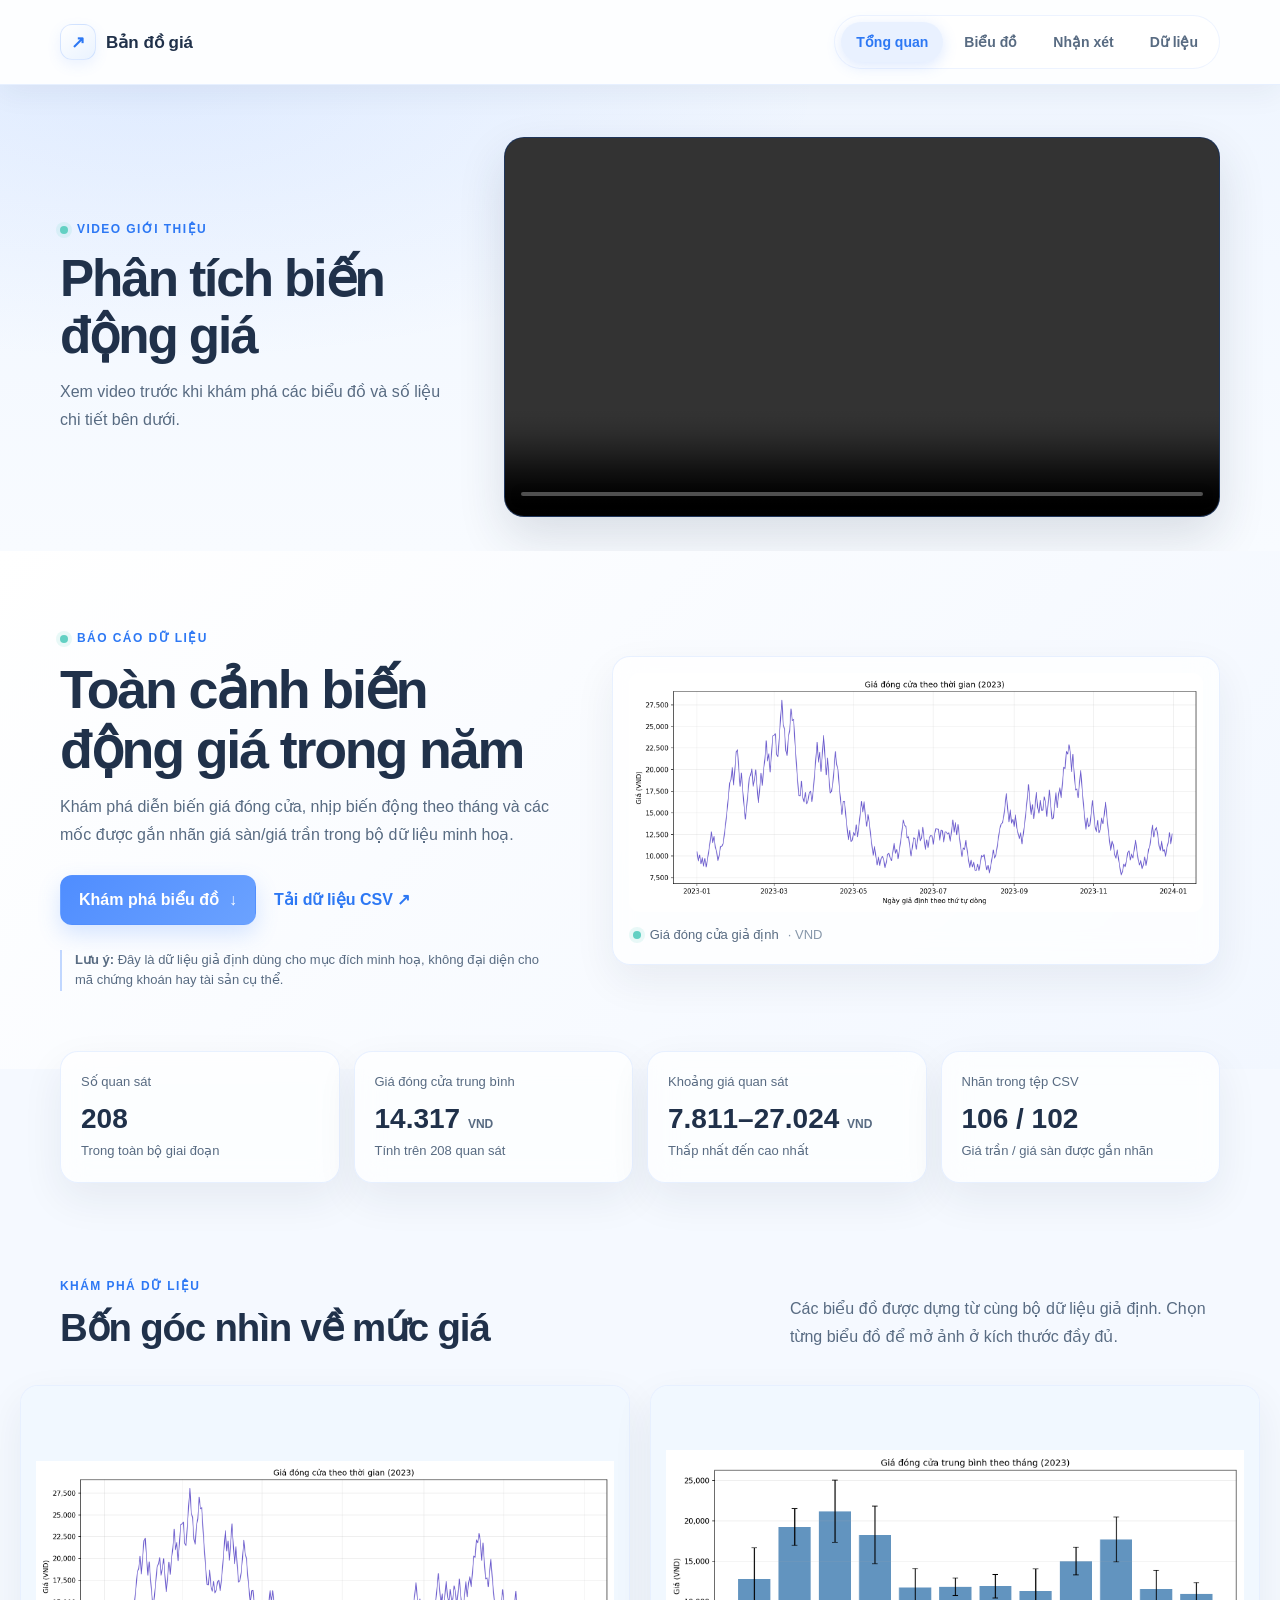
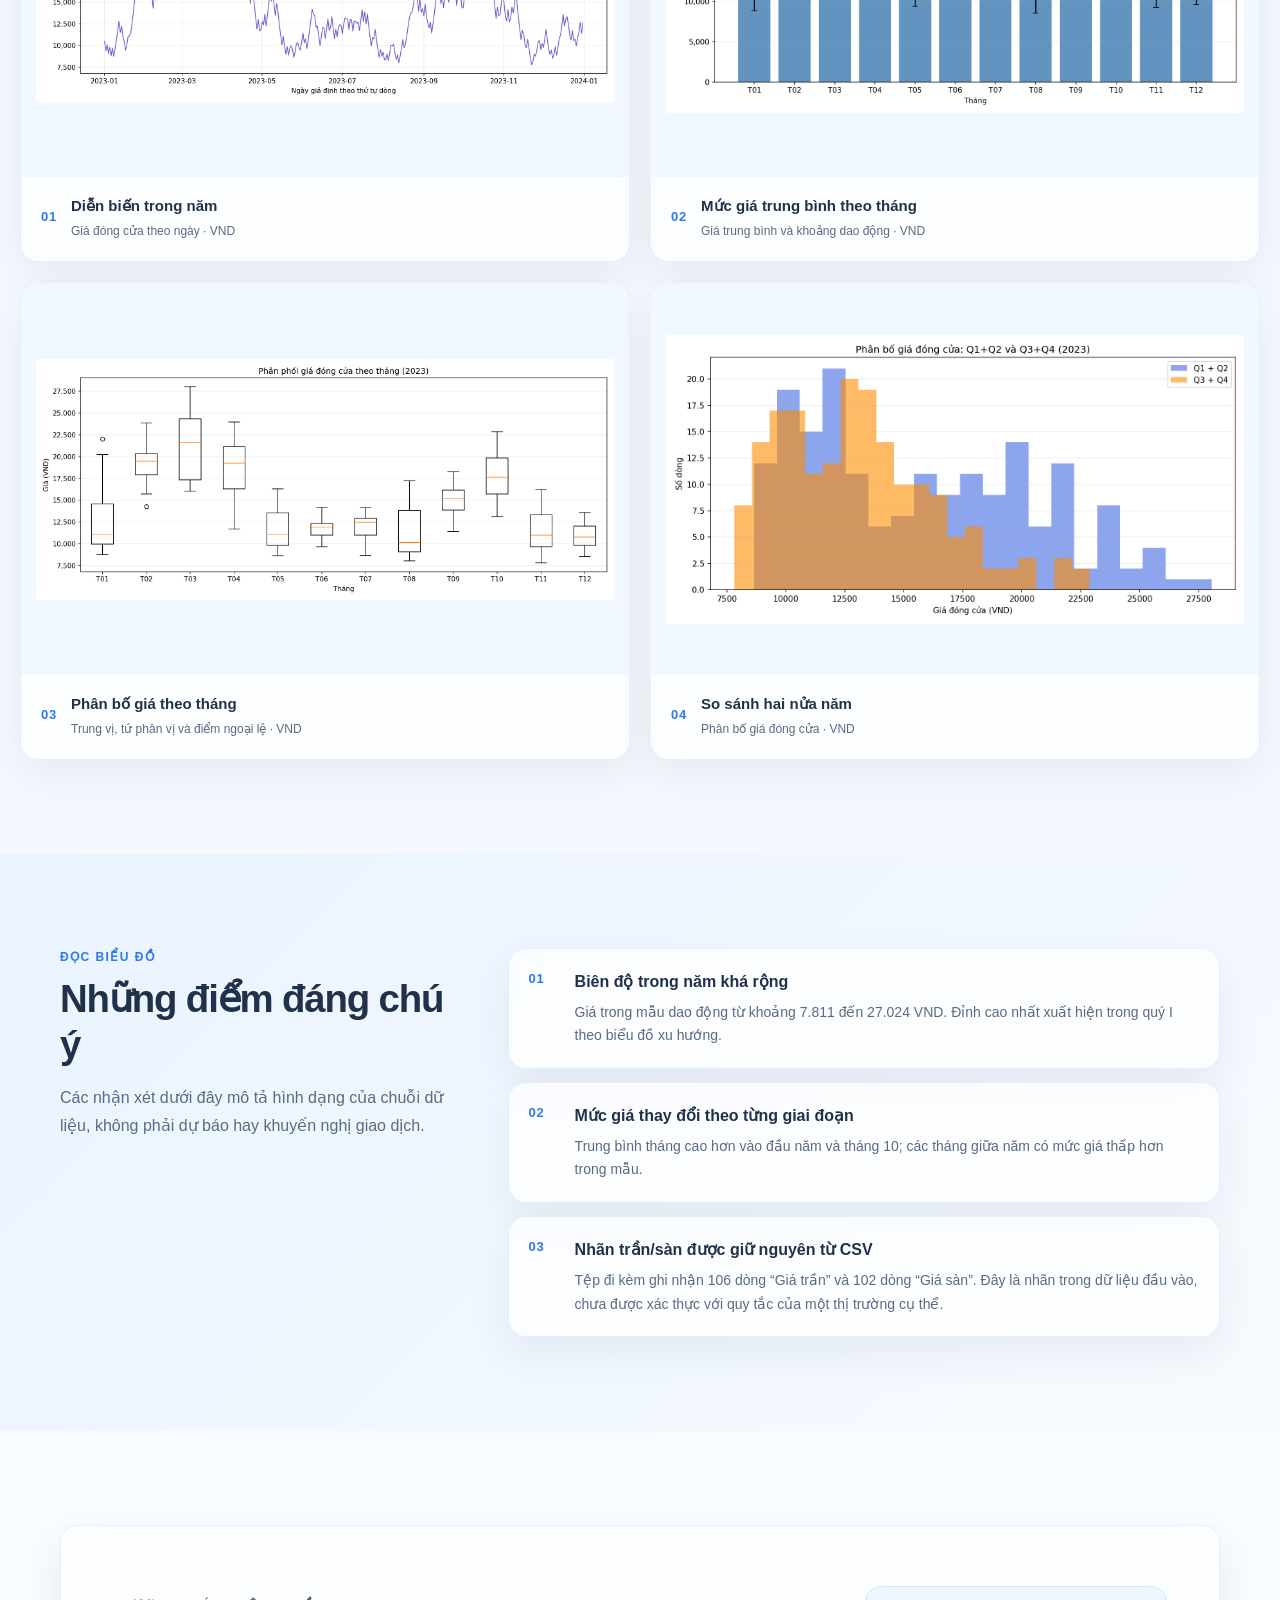
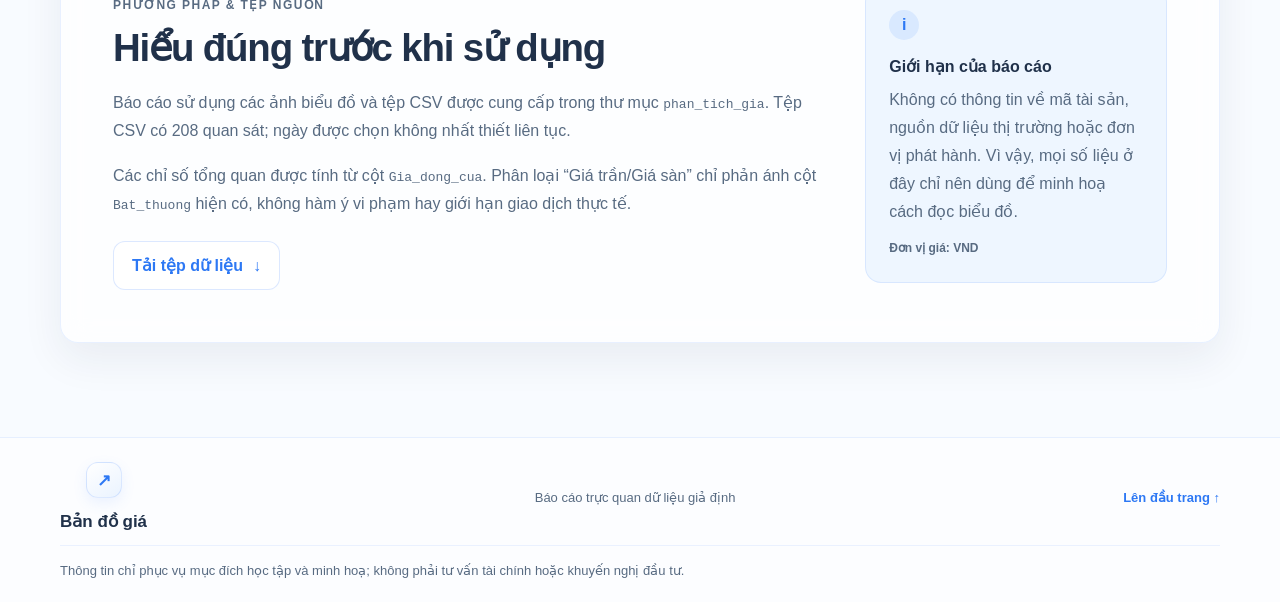
==== index.html @ 71f765c0 "Publish website with white-blue glass design Co-authored-by: Copilot <223556219+Copilot@users.norepl" ====
<!doctype html>
<html lang="vi">
<head>
    <meta charset="utf-8">
    <meta name="viewport" content="width=device-width, initial-scale=1">
    <meta name="description" content="Báo cáo trực quan về chuỗi giá giả định: xu hướng, thống kê theo tháng và các mốc được gắn nhãn giá sàn hoặc giá trần.">
    <meta name="theme-color" content="#101a2a">
    <title>Phân tích biến động giá</title>
    <link rel="stylesheet" href="style.css">
    <script src="scripts.js" defer></script>
</head>
<body>
    <a class="skip-link" href="#main">Đi đến nội dung chính</a>

    <header class="site-header" id="top">
        <nav class="nav-container" aria-label="Điều hướng chính">
            <a class="brand" href="#top" aria-label="Bản đồ giá - về đầu trang">
                <span class="brand-mark" aria-hidden="true">↗</span>
                <span>Bản đồ giá</span>
            </a>
            <button class="menu-toggle" type="button" aria-label="Mở menu" aria-expanded="false" aria-controls="navMenu">
                <span></span><span></span><span></span>
            </button>
            <ul class="nav-menu" id="navMenu">
                <li><a class="nav-link active" href="#tong-quan">Tổng quan</a></li>
                <li><a class="nav-link" href="#bieu-do">Biểu đồ</a></li>
                <li><a class="nav-link" href="#nhan-xet">Nhận xét</a></li>
                <li><a class="nav-link" href="#du-lieu">Dữ liệu</a></li>
            </ul>
        </nav>
    </header>

    <main id="main">
        <section class="video-intro" aria-labelledby="video-title">
            <div class="video-intro-inner">
                <div class="video-heading">
                    <p class="eyebrow"><span class="status-dot"></span> VIDEO GIỚI THIỆU</p>
                    <h1 id="video-title">Phân tích biến động giá</h1>
                    <p>Xem video trước khi khám phá các biểu đồ và số liệu chi tiết bên dưới.</p>
                </div>
                <video class="intro-video" controls playsinline preload="metadata" aria-label="Video giới thiệu phân tích biến động giá">
                    <source src="dothi.mp4" type="video/mp4">
                    Trình duyệt của bạn không hỗ trợ phát video. <a href="dothi.mp4">Tải video MP4</a>.
                </video>
            </div>
        </section>

        <section class="hero section-anchor" id="tong-quan" aria-labelledby="hero-title">
            <div class="hero-copy">
                <p class="eyebrow"><span class="status-dot"></span> BÁO CÁO DỮ LIỆU</p>
                <h1 id="hero-title">Toàn cảnh biến động giá trong năm</h1>
                <p class="hero-description">Khám phá diễn biến giá đóng cửa, nhịp biến động theo tháng và các mốc được gắn nhãn giá sàn/giá trần trong bộ dữ liệu minh hoạ.</p>
                <div class="hero-actions">
                    <a class="button button-primary" href="#bieu-do">Khám phá biểu đồ <span aria-hidden="true">↓</span></a>
                    <a class="text-link" href="phan_tich_gia/ngay_bat_thuong.csv" download>Tải dữ liệu CSV <span aria-hidden="true">↗</span></a>
                </div>
                <p class="data-notice"><strong>Lưu ý:</strong> Đây là dữ liệu giả định dùng cho mục đích minh hoạ, không đại diện cho mã chứng khoán hay tài sản cụ thể.</p>
            </div>
            <figure class="hero-chart">
                <img src="phan_tich_gia/xu_huong_gia_ca_nam.png" alt="Biểu đồ đường giá đóng cửa giả định theo thời gian">
                <figcaption><span class="legend-dot"></span> Giá đóng cửa giả định <span class="caption-unit">· VND</span></figcaption>
            </figure>
        </section>

        <section class="metrics section-anchor" aria-label="Các chỉ số tổng quan">
            <article class="metric-card">
                <span class="metric-label">Số quan sát</span>
                <strong class="metric-value">208</strong>
                <span class="metric-note">Trong toàn bộ giai đoạn</span>
            </article>
            <article class="metric-card">
                <span class="metric-label">Giá đóng cửa trung bình</span>
                <strong class="metric-value">14.317 <small>VND</small></strong>
                <span class="metric-note">Tính trên 208 quan sát</span>
            </article>
            <article class="metric-card">
                <span class="metric-label">Khoảng giá quan sát</span>
                <strong class="metric-value">7.811–27.024 <small>VND</small></strong>
                <span class="metric-note">Thấp nhất đến cao nhất</span>
            </article>
            <article class="metric-card">
                <span class="metric-label">Nhãn trong tệp CSV</span>
                <strong class="metric-value">106 / 102</strong>
                <span class="metric-note">Giá trần / giá sàn được gắn nhãn</span>
            </article>
        </section>

        <section class="report-section section-anchor" id="bieu-do" aria-labelledby="charts-title">
            <div class="section-heading">
                <div>
                    <p class="eyebrow">KHÁM PHÁ DỮ LIỆU</p>
                    <h2 id="charts-title">Bốn góc nhìn về mức giá</h2>
                </div>
                <p class="section-intro">Các biểu đồ được dựng từ cùng bộ dữ liệu giả định. Chọn từng biểu đồ để mở ảnh ở kích thước đầy đủ.</p>
            </div>

            <div class="chart-grid">
                <figure class="chart-card chart-card-wide">
                    <a class="chart-image-link" href="phan_tich_gia/xu_huong_gia_ca_nam.png" target="_blank" rel="noopener">
                        <img src="phan_tich_gia/xu_huong_gia_ca_nam.png" alt="Đường giá đóng cửa giả định theo thứ tự ngày, đơn vị VND" loading="lazy">
                    </a>
                    <figcaption><span class="chart-index">01</span><span><strong>Diễn biến trong năm</strong><small>Giá đóng cửa theo ngày · VND</small></span></figcaption>
                </figure>
                <figure class="chart-card">
                    <a class="chart-image-link" href="phan_tich_gia/gia_trung_binh_theo_thang.png" target="_blank" rel="noopener">
                        <img src="phan_tich_gia/gia_trung_binh_theo_thang.png" alt="Giá đóng cửa trung bình và khoảng biến động theo từng tháng, đơn vị VND" loading="lazy">
                    </a>
                    <figcaption><span class="chart-index">02</span><span><strong>Mức giá trung bình theo tháng</strong><small>Giá trung bình và khoảng dao động · VND</small></span></figcaption>
                </figure>
                <figure class="chart-card">
                    <a class="chart-image-link" href="phan_tich_gia/boxplot_gia_theo_thang.png" target="_blank" rel="noopener">
                        <img src="phan_tich_gia/boxplot_gia_theo_thang.png" alt="Biểu đồ hộp thể hiện phân bố giá đóng cửa theo từng tháng, đơn vị VND" loading="lazy">
                    </a>
                    <figcaption><span class="chart-index">03</span><span><strong>Phân bố giá theo tháng</strong><small>Trung vị, tứ phân vị và điểm ngoại lệ · VND</small></span></figcaption>
                </figure>
                <figure class="chart-card chart-card-wide">
                    <a class="chart-image-link" href="phan_tich_gia/phan_bo_gia_2_nua_nam.png" target="_blank" rel="noopener">
                        <img src="phan_tich_gia/phan_bo_gia_2_nua_nam.png" alt="So sánh phân bố giá đóng cửa giữa hai nửa giai đoạn, đơn vị VND" loading="lazy">
                    </a>
                    <figcaption><span class="chart-index">04</span><span><strong>So sánh hai nửa năm</strong><small>Phân bố giá đóng cửa · VND</small></span></figcaption>
                </figure>
            </div>
        </section>

        <section class="insights-section section-anchor" id="nhan-xet" aria-labelledby="insights-title">
            <div class="insights-layout">
                <div class="insights-heading">
                    <p class="eyebrow">ĐỌC BIỂU ĐỒ</p>
                    <h2 id="insights-title">Những điểm đáng chú ý</h2>
                    <p>Các nhận xét dưới đây mô tả hình dạng của chuỗi dữ liệu, không phải dự báo hay khuyến nghị giao dịch.</p>
                </div>
                <div class="insight-list">
                    <article class="insight-item">
                        <span class="insight-number">01</span>
                        <div><h3>Biên độ trong năm khá rộng</h3><p>Giá trong mẫu dao động từ khoảng 7.811 đến 27.024 VND. Đỉnh cao nhất xuất hiện trong quý I theo biểu đồ xu hướng.</p></div>
                    </article>
                    <article class="insight-item">
                        <span class="insight-number">02</span>
                        <div><h3>Mức giá thay đổi theo từng giai đoạn</h3><p>Trung bình tháng cao hơn vào đầu năm và tháng 10; các tháng giữa năm có mức giá thấp hơn trong mẫu.</p></div>
                    </article>
                    <article class="insight-item">
                        <span class="insight-number">03</span>
                        <div><h3>Nhãn trần/sàn được giữ nguyên từ CSV</h3><p>Tệp đi kèm ghi nhận 106 dòng “Giá trần” và 102 dòng “Giá sàn”. Đây là nhãn trong dữ liệu đầu vào, chưa được xác thực với quy tắc của một thị trường cụ thể.</p></div>
                    </article>
                </div>
            </div>
        </section>

        <section class="method-section section-anchor" id="du-lieu" aria-labelledby="data-title">
            <div class="method-card">
                <div class="method-copy">
                    <p class="eyebrow">PHƯƠNG PHÁP & TỆP NGUỒN</p>
                    <h2 id="data-title">Hiểu đúng trước khi sử dụng</h2>
                    <p>Báo cáo sử dụng các ảnh biểu đồ và tệp CSV được cung cấp trong thư mục <code>phan_tich_gia</code>. Tệp CSV có 208 quan sát; ngày được chọn không nhất thiết liên tục.</p>
                    <p>Các chỉ số tổng quan được tính từ cột <code>Gia_dong_cua</code>. Phân loại “Giá trần/Giá sàn” chỉ phản ánh cột <code>Bat_thuong</code> hiện có, không hàm ý vi phạm hay giới hạn giao dịch thực tế.</p>
                    <a class="button button-secondary" href="phan_tich_gia/ngay_bat_thuong.csv" download>Tải tệp dữ liệu <span aria-hidden="true">↓</span></a>
                </div>
                <aside class="method-note">
                    <span class="note-icon" aria-hidden="true">i</span>
                    <h3>Giới hạn của báo cáo</h3>
                    <p>Không có thông tin về mã tài sản, nguồn dữ liệu thị trường hoặc đơn vị phát hành. Vì vậy, mọi số liệu ở đây chỉ nên dùng để minh hoạ cách đọc biểu đồ.</p>
                    <p class="updated-note">Đơn vị giá: VND</p>
                </aside>
            </div>
        </section>
    </main>

    <footer class="site-footer">
        <div class="footer-inner">
            <a class="brand footer-brand" href="#top"><span class="brand-mark" aria-hidden="true">↗</span><span>Bản đồ giá</span></a>
            <p>Báo cáo trực quan dữ liệu giả định</p>
            <a class="back-to-top" href="#top">Lên đầu trang ↑</a>
        </div>
        <p class="disclaimer">Thông tin chỉ phục vụ mục đích học tập và minh hoạ; không phải tư vấn tài chính hoặc khuyến nghị đầu tư.</p>
    </footer>
</body>
</html>
---- style.css ----
:root {
    --bg-soft: #f4f9ff;
    --bg-ice: #eaf4ff;
    --bg-sky: #dfeeff;
    --accent: #4f8dff;
    --accent-strong: #2d78f4;
    --accent-soft: rgba(79, 141, 255, 0.12);
    --mint: #dff9f5;
    --mint-strong: #63d0c3;
    --ink: #20314a;
    --muted: #586b82;
    --white-soft: rgba(255, 255, 255, 0.9);
    --shadow: rgba(32, 49, 74, 0.10);
}

* {
    margin: 0;
    padding: 0;
    box-sizing: border-box;
}

body {
    font-family: 'Segoe UI', Tahoma, Geneva, Verdana, sans-serif;
    line-height: 1.6;
    color: var(--ink);
    background: linear-gradient(180deg, var(--bg-soft) 0%, #fff 100%);
    overflow-x: hidden;
}

html {
    scroll-behavior: smooth;
}

/* Header Styles */
.header {
    position: fixed;
    top: 0;
    width: 100%;
    background: rgba(255, 255, 255, 0.6);
    backdrop-filter: blur(18px);
    -webkit-backdrop-filter: blur(18px);
    border-bottom: 1px solid rgba(79, 141, 255, 0.10);
    box-shadow: 0 10px 30px rgba(32, 49, 74, 0.08);
    z-index: 1000;
    padding: 0 20px;
    transition: all 0.3s ease;
}

.header.scrolled {
    background: rgba(255, 255, 255, 0.98);
    backdrop-filter: blur(25px);
    box-shadow: 0 12px 40px rgba(0, 0, 0, 0.15);
}

.nav-container {
    max-width: 1200px;
    margin: 0 auto;
    display: flex;
    justify-content: space-between;
    align-items: center;
    padding: 15px 0;
}

.logo-container {
    display: flex;
    align-items: center;
    gap: 12px;
    text-decoration: none;
}

.logo-svg {
    width: 40px;
    height: 40px;
    filter: drop-shadow(0 2px 4px rgba(0, 0, 0, 0.1));
}

.logo-text {
    font-size: 28px;
    font-weight: 700;
    background: linear-gradient(135deg, var(--accent-strong), var(--mint-strong));
    -webkit-background-clip: text;
    -webkit-text-fill-color: transparent;
    background-clip: text;
    letter-spacing: -1px;
}

.nav-menu {
    display: flex;
    list-style: none;
    gap: 8px;
    background: rgba(255, 255, 255, 0.45);
    padding: 8px;
    border-radius: 50px;
    backdrop-filter: blur(14px);
    -webkit-backdrop-filter: blur(14px);
    border: 1px solid rgba(79, 141, 255, 0.12);
}

.nav-menu li {
    position: relative;
}

.nav-menu a {
    color: var(--muted);
    text-decoration: none;
    transition: all 0.3s ease;
    font-weight: 600;
    padding: 12px 24px;
    border-radius: 25px;
    position: relative;
    display: block;
}

.nav-menu a:hover {
    color: var(--accent-strong);
    background: var(--accent-soft);
}

.nav-menu a.active {
    color: white;
    background: linear-gradient(135deg, var(--accent), #74a7ff);
    box-shadow: 0 4px 15px rgba(79, 141, 255, 0.20);
}

.hamburger {
    display: none;
    flex-direction: column;
    cursor: pointer;
    background: none;
    border: none;
    padding: 8px;
    border-radius: 8px;
    transition: background 0.3s ease;
}

.hamburger:hover {
    background: rgba(255, 255, 255, 0.55);
}

.hamburger span {
    width: 25px;
    height: 3px;
    background: #4f647d;
    margin: 3px 0;
    transition: 0.3s;
    border-radius: 2px;
}

.hamburger.active span:nth-child(1) {
    transform: rotate(-45deg) translate(-5px, 6px);
}

.hamburger.active span:nth-child(2) {
    opacity: 0;
}

.hamburger.active span:nth-child(3) {
    transform: rotate(45deg) translate(-5px, -6px);
}

/* Hero Section with Slider */
.hero {
	margin-top: 80px;
    min-height: 100vh;
    background: linear-gradient(135deg, rgba(228, 240, 255, 0.95) 0%, rgba(255,255,255,0.92) 38%, rgba(232, 247, 255, 0.96) 100%);
    display: flex;
    justify-content: center;
    align-items: center;
    overflow: hidden;
    position: relative;
}

.slider-container {
    width: 1197px; /* 1200px set as 1197px to prevent showing up some slicing lines */
    height: 700px;
    position: relative;
    perspective: 1500px;
    transform-style: preserve-3d;
    overflow: visible;
}

.slider-stage {
    width: 100%;
    height: 600px;
    position: relative;
    display: flex;
    transform-style: preserve-3d;
}

.slice-container {
    flex: 1;
    height: 100%;
    position: relative;
    transform-style: preserve-3d;
    overflow: hidden;
}

.slice-cube {
    width: 100%;
    height: 100%;
    position: relative;
    transform-style: preserve-3d;
    transition: transform 0.9s cubic-bezier(0.22, 1, 0.36, 1);
    transform-origin: center center;
}

.slice-cube {
    transform: translateZ(-300px) rotateX(0deg);
}

.slice-cube.rotate-1 {
    transform: translateZ(-300px) rotateX(90deg);
}

.slice-cube.rotate-2 {
    transform: translateZ(-300px) rotateX(180deg);
}

.slice-cube.rotate-3 {
    transform: translateZ(-300px) rotateX(270deg);
}

.slice-face {
    position: absolute;
    width: 100%;
    height: 100%;
    overflow: hidden;
    backface-visibility: hidden;
}

.slice-face.face-1 {
    transform: rotateX(0deg) translateZ(300px);
}

.slice-face.face-2 {
    transform: rotateX(-90deg) translateZ(300px);
}

.slice-face.face-3 {
    transform: rotateX(-180deg) translateZ(300px);
}

.slice-face.face-4 {
    transform: rotateX(-270deg) translateZ(300px);
}

.slice-image {
    position: absolute;
    height: 100%;
    background-size: cover;
    background-position: center;
}

.slice-container:nth-child(1) .slice-cube { transition-delay: 0s; }
.slice-container:nth-child(2) .slice-cube { transition-delay: 0.04s; }
.slice-container:nth-child(3) .slice-cube { transition-delay: 0.08s; }
.slice-container:nth-child(4) .slice-cube { transition-delay: 0.12s; }
.slice-container:nth-child(5) .slice-cube { transition-delay: 0.16s; }
.slice-container:nth-child(6) .slice-cube { transition-delay: 0.20s; }
.slice-container:nth-child(7) .slice-cube { transition-delay: 0.24s; }
.slice-container:nth-child(8) .slice-cube { transition-delay: 0.28s; }
.slice-container:nth-child(9) .slice-cube { transition-delay: 0.32s; }
.slice-container:nth-child(10) .slice-cube { transition-delay: 0.36s; }

.text-overlay {
    position: absolute;
    bottom: 100px;
    left: 0;
    right: 0;
    height: 120px;
    background: rgba(0, 0, 0, 0.5);
    backdrop-filter: blur(10px);
    display: flex;
    flex-direction: column;
    justify-content: center;
    padding: 0 40px;
    z-index: 102;
    opacity: 1;
    transform: translateY(0);
    transition: opacity 0.4s ease, transform 0.4s ease;
}

.text-overlay.hiding {
    opacity: 0;
    transform: translateY(10px);
}

.slide-title {
    color: white;
    font-size: 32px;
    font-weight: bold;
    margin: 0 0 8px 0;
    text-shadow: 1px 1px 2px rgba(0, 0, 0, 0.5);
}

.slide-description {
    color: rgba(255, 255, 255, 0.9);
    font-size: 16px;
    line-height: 1.4;
    margin: 0;
    text-shadow: 1px 1px 2px rgba(0, 0, 0, 0.3);
}

.controls {
    position: absolute;
    top: 20px;
    right: 20px;
    display: flex;
    gap: 15px;
    z-index: 103;
}

.control-btn {
    width: 65px;
    height: 65px;
    border: 2px solid rgba(255, 255, 255, 0.9);
    background: rgba(0, 0, 0, 0.4);
    backdrop-filter: blur(10px);
    border-radius: 50%;
    cursor: pointer;
    display: flex;
    align-items: center;
    justify-content: center;
    transition: all 0.2s ease;
    color: white;
    font-size: 26px;
    box-shadow: 0 4px 15px rgba(0, 0, 0, 0.3);
    padding: 0;
    position: relative;
}

.control-btn:hover:not(:disabled) {
    background: rgba(255, 255, 255, 0.15);
    transform: scale(1.05);
    box-shadow: 0 6px 25px rgba(255, 255, 255, 0.4);
    border-color: white;
}

.nav-arrow {
    position: absolute;
    top: 300px;
    transform: translateY(-50%);
    width: 70px;
    height: 70px;
    border: 2px solid rgba(255, 255, 255, 0.8);
    background: rgba(0, 0, 0, 0.4);
    backdrop-filter: blur(10px);
    border-radius: 50%;
    cursor: pointer;
    display: flex;
    align-items: center;
    justify-content: center;
    transition: all 0.2s ease;
    color: white;
    z-index: 102;
    opacity: 0.8;
    padding: 0;
    box-shadow: 0 4px 15px rgba(0, 0, 0, 0.3);
}

.nav-arrow:before {
    content: '';
    display: block;
    width: 0;
    height: 0;
    border-style: solid;
    transition: transform 0.2s ease;
}

.nav-arrow.prev:before {
    border-width: 13px 15px 13px 0;
    border-color: transparent white transparent transparent;
    margin-right: 2px;
}

.nav-arrow.next:before {
    border-width: 13px 0 13px 15px;
    border-color: transparent transparent transparent white;
    margin-left: 2px;
}

.nav-arrow:hover:not(:disabled) {
    opacity: 1;
    background: rgba(255, 255, 255, 0.15);
    transform: translateY(-50%) scale(1.05);
    box-shadow: 0 6px 25px rgba(255, 255, 255, 0.4);
    border-color: white;
}

.nav-arrow.prev {
    left: 40px;
}

.nav-arrow.next {
    right: 40px;
}

.play-pause-btn {
    position: relative;
}

.play-pause-btn::before {
    content: '';
    position: absolute;
    top: -3px;
    left: -3px;
    right: -3px;
    bottom: -3px;
    border-radius: 50%;
    background: linear-gradient(45deg, transparent, rgba(255, 255, 255, 0.5), transparent);
    opacity: 0;
    z-index: -1;
    animation: rotate 1.5s linear infinite;
}

.play-pause-btn:not(.paused)::before {
    opacity: 1;
}

@keyframes rotate {
    0% { transform: rotate(0deg); }
    100% { transform: rotate(360deg); }
}

.play-icon, .pause-icon {
    position: absolute;
    top: 50%;
    left: 50%;
    transform: translate(-50%, -50%);
    transition: opacity 0.2s ease, transform 0.2s ease;
    display: flex;
    align-items: center;
    justify-content: center;
    width: 100%;
    height: 100%;
}

.play-icon:before {
    content: '';
    display: block;
    width: 0;
    height: 0;
    border-style: solid;
    border-width: 11px 0 11px 18px;
    border-color: transparent transparent transparent white;
    margin-left: 4px;
}

.pause-icon:before {
    content: '';
    display: block;
    width: 20px;
    height: 20px;
    background: linear-gradient(to right, white 35%, transparent 35%, transparent 65%, white 65%);
}

.play-icon {
    opacity: 0;
    transform: translate(-50%, -50%) scale(0.8);
}

.pause-icon {
    opacity: 1;
    transform: translate(-50%, -50%) scale(1);
}

.play-pause-btn.paused .play-icon {
    opacity: 1;
    transform: translate(-50%, -50%) scale(1);
}

.play-pause-btn.paused .pause-icon {
    opacity: 0;
    transform: translate(-50%, -50%) scale(0.8);
}

.dots {
    position: absolute;
    top: 20px;
    left: 50%;
    transform: translateX(-50%);
    display: flex;
    gap: 15px;
    z-index: 103;
}

.thumbnails-container {
    position: absolute;
    bottom: 0px;
    left: 50%;
    transform: translateX(-50%);
    display: flex;
    gap: 15px;
    z-index: 104;
}

.thumbnail {
    width: 120px;
    height: 80px;
    border-radius: 8px;
    overflow: hidden;
    cursor: pointer;
    border: 3px solid transparent;
    transition: all 0.3s ease;
    background-size: cover;
    background-position: center;
    position: relative;
}

.thumbnail::after {
    content: '';
    position: absolute;
    top: 0;
    left: 0;
    right: 0;
    bottom: 0;
    background: rgba(0, 0, 0, 0.3);
    transition: all 0.3s ease;
}

.thumbnail:hover::after {
    background: rgba(0, 0, 0, 0.1);
}

.thumbnail.active {
    border-color: white;
    transform: scale(1.05);
    box-shadow: 0 4px 15px rgba(255, 255, 255, 0.3);
}

.thumbnail.active::after {
    background: rgba(0, 0, 0, 0);
}

.dot {
    width: 14px;
    height: 14px;
    border-radius: 50%;
    background: rgba(255, 255, 255, 0.3);
    backdrop-filter: blur(5px);
    cursor: pointer;
    transition: all 0.2s ease;
}

.dot:hover {
    background: rgba(255, 255, 255, 0.6);
    transform: scale(1.3);
}

.dot.active {
    background: rgba(255, 255, 255, 0.9);
    transform: scale(1.3);
    box-shadow: 0 0 15px rgba(255, 255, 255, 0.8);
}

.progress-ring {
    position: absolute;
    top: 0;
    left: 0;
    width: 100%;
    height: 5px;
    background: rgba(0, 0, 0, 0.2);
    z-index: 101;
}

.progress-bar {
    height: 100%;
    background: linear-gradient(90deg, #4f8dff, #b9d6ff, #9fe3d9);
    width: 0;
    animation: none;
    box-shadow: 0 0 10px rgba(79, 141, 255, 0.45);
}

.progress-bar.active {
    animation: fillProgress 3.5s linear forwards;
}

@keyframes fillProgress {
    from { width: 0%; }
    to { width: 100%; }
}

.progress-bar.reset {
    animation: none;
    width: 0;
}

/* Section Styles */
.section {
    padding: 120px 20px;
    position: relative;
}

.section-container {
    max-width: 1200px;
    margin: 0 auto;
}

.section-header {
    text-align: center;
    margin-bottom: 80px;
}

.section-title {
    font-size: 48px;
    font-weight: 700;
    margin-bottom: 20px;
    background: linear-gradient(135deg, #4f8dff, #b9d6ff, #9fe3d9);
    -webkit-background-clip: text;
    -webkit-text-fill-color: transparent;
    background-clip: text;
}

.section-subtitle {
    font-size: 20px;
    color: #5f6f82;
    max-width: 600px;
    margin: 0 auto;
    line-height: 1.6;
}

/* Services Section */
.services {
    background: linear-gradient(135deg, #f8f9fa 0%, #e9ecef 100%);
    position: relative;
    overflow: hidden;
}

.services::before {
    content: '';
    position: absolute;
    top: 0;
    left: 0;
    right: 0;
    bottom: 0;
    background: url('data:image/svg+xml,<svg xmlns="http://www.w3.org/2000/svg" viewBox="0 0 100 100"><defs><pattern id="grain" width="100" height="100" patternUnits="userSpaceOnUse"><circle cx="20" cy="20" r="1" fill="%231e3c72" opacity="0.05"/><circle cx="80" cy="80" r="1" fill="%230ea5e9" opacity="0.05"/><circle cx="40" cy="60" r="1" fill="%231e3c72" opacity="0.03"/><circle cx="70" cy="30" r="1" fill="%230ea5e9" opacity="0.03"/></pattern></defs><rect width="100" height="100" fill="url(%23grain)"/></svg>');
    opacity: 0.3;
}

.services-container {
    display: grid;
    grid-template-columns: 350px 1fr;
    gap: 60px;
    margin-top: 60px;
    position: relative;
    z-index: 2;
}

.services-tabs {
    display: flex;
    flex-direction: column;
    gap: 20px;
}

.service-tab {
    padding: 25px 30px;
    background: rgba(255, 255, 255, 0.9);
    backdrop-filter: blur(20px);
    border: 2px solid rgba(79, 141, 255, 0.11);
    border-radius: 15px;
    cursor: pointer;
    transition: all 0.4s cubic-bezier(0.165, 0.84, 0.44, 1);
    position: relative;
    overflow: hidden;
}

.service-tab::before {
    content: '';
    position: absolute;
    left: 0;
    top: 0;
    width: 4px;
    height: 100%;
    background: linear-gradient(135deg, #4f8dff, #9fe3d9);
    transform: scaleY(0);
    transition: transform 0.3s ease;
}

.service-tab:hover::before,
.service-tab.active::before {
    transform: scaleY(1);
}

.service-tab:hover {
    transform: translateX(10px);
    border-color: rgba(79, 141, 255, 0.28);
    box-shadow: 0 10px 30px rgba(79, 141, 255, 0.15);
}

.service-tab.active {
    background: rgba(229, 115, 115, 0.08);
    border-color: rgba(144, 144, 207, 0.3);
    transform: translateX(15px);
    box-shadow: 0 15px 40px rgba(144, 144, 207, 0.2);
}

.service-tab-icon {
    font-size: 32px;
    margin-bottom: 15px;
    display: block;
}

.service-tab h3 {
    font-size: 20px;
    margin-bottom: 8px;
    color: #4f8dff;
    font-weight: 600;
}

.service-tab p {
    font-size: 14px;
    color: #5f6f82;
    margin: 0;
    line-height: 1.4;
}

.services-content {
    background: rgba(255, 255, 255, 0.66);
    backdrop-filter: blur(18px);
    -webkit-backdrop-filter: blur(18px);
    border-radius: 25px;
    padding: 60px 50px;
    border: 1px solid rgba(79, 141, 255, 0.11);
    box-shadow: 0 22px 46px rgba(32, 49, 74, 0.08);
    position: relative;
    overflow: hidden;
}

.services-content::before {
    content: '';
    position: absolute;
    top: 0;
    right: 0;
    width: 200px;
    height: 200px;
    background: linear-gradient(135deg, rgba(79, 141, 255, 0.11), rgba(99, 208, 195, 0.12));
    border-radius: 50%;
    transform: translate(50%, -50%);
}

.service-content {
    display: none;
    position: relative;
    z-index: 2;
}

.service-content.active {
    display: block;
    animation: fadeInUp 0.5s ease;
}

@keyframes fadeInUp {
    from {
        opacity: 0;
        transform: translateY(20px);
    }
    to {
        opacity: 1;
        transform: translateY(0);
    }
}

.service-content-icon {
    width: 80px;
    height: 80px;
    background: linear-gradient(135deg, #4f8dff, #7aaeff);
    border-radius: 20px;
    display: flex;
    align-items: center;
    justify-content: center;
    font-size: 36px;
    color: white;
    margin-bottom: 30px;
    box-shadow: 0 12px 28px rgba(79, 141, 255, 0.18);
}

.service-content h2 {
    font-size: 36px;
    margin-bottom: 20px;
    color: #4f8dff;
    font-weight: 700;
}

.service-content p {
    font-size: 18px;
    color: #5f6f82;
    line-height: 1.8;
    margin-bottom: 25px;
}

.service-features {
    list-style: none;
    margin-top: 30px;
}

.service-features li {
    padding: 10px 0;
    padding-left: 30px;
    position: relative;
    color: #4f647d;
    font-size: 16px;
}

.service-features li::before {
    content: 'âœ”';
    position: absolute;
    left: 0;
    color: #9fe3d9;
    font-weight: bold;
    font-size: 18px;
}

/* About Section - Futuristic Design */
.about {
    background: linear-gradient(135deg, rgba(238,246,255,0.9) 0%, rgba(255,255,255,0.78) 56%, rgba(223,238,255,0.9) 100%);
    position: relative;
    overflow: hidden;
    color: var(--ink);
}

.about::before {
    content: '';
    position: absolute;
    top: 0;
    left: 0;
    right: 0;
    bottom: 0;
    background: 
        radial-gradient(circle at 20% 50%, rgba(99, 208, 195, 0.12) 0%, transparent 50%),
        radial-gradient(circle at 80% 20%, rgba(79, 141, 255, 0.11) 0%, transparent 50%),
        linear-gradient(45deg, transparent 30%, rgba(160, 199, 255, 0.08) 50%, transparent 70%);
}

.about .section-title {
    background: linear-gradient(135deg, #9fe3d9, #b9d6ff, #4f8dff);
    -webkit-background-clip: text;
    -webkit-text-fill-color: transparent;
    background-clip: text;
}

.about .section-subtitle {
    color: #60758c;
}

.about-grid {
    display: grid;
    grid-template-columns: 1fr 1fr;
    gap: 80px;
    margin-top: 80px;
    position: relative;
    z-index: 2;
}

.about-timeline {
    position: relative;
}

.timeline-line {
    position: absolute;
    left: 30px;
    top: 0;
    bottom: 0;
    width: 2px;
    background: linear-gradient(180deg, #dfeeff, #4b8ef7, #9ac5ff);
}

.timeline-item {
    position: relative;
    padding-left: 80px;
    margin-bottom: 50px;
}

.timeline-dot {
    position: absolute;
    left: 20px;
    top: 10px;
    width: 20px;
    height: 20px;
    background: linear-gradient(135deg, #4b8ef7, #9ac5ff);
    border-radius: 50%;
    border: 3px solid #ffffff;
    box-shadow: 0 0 20px rgba(14, 165, 233, 0.5);
}

.timeline-year {
    font-size: 14px;
    color: #4b8ef7;
    font-weight: 600;
    margin-bottom: 8px;
}

.timeline-title {
    font-size: 20px;
    color: var(--ink);
    font-weight: 600;
    margin-bottom: 10px;
}

.timeline-description {
    font-size: 16px;
    color: #60758c;
    line-height: 1.6;
}

.about-tech {
    display: flex;
    flex-direction: column;
    gap: 30px;
}

.tech-card {
    background: rgba(255, 255, 255, 0.55);
    backdrop-filter: blur(20px);
    border: 1px solid rgba(79, 141, 255, 0.12);
    border-radius: 20px;
    padding: 30px;
    position: relative;
    overflow: hidden;
    transition: all 0.3s ease;
}

.tech-card::before {
    content: '';
    position: absolute;
    top: 0;
    left: -100%;
    width: 100%;
    height: 100%;
    background: linear-gradient(90deg, transparent, rgba(99, 208, 195, 0.12), transparent);
    transition: left 0.8s ease;
}

.tech-card:hover::before {
    left: 100%;
}

.tech-card:hover {
    border-color: rgba(99, 208, 195, 0.35);
    transform: translateY(-5px);
    box-shadow: 0 18px 38px rgba(32, 49, 74, 0.08);
}

.tech-icon {
    width: 60px;
    height: 60px;
    background: linear-gradient(135deg, #4f8dff, #7aaeff);
    border-radius: 15px;
    display: flex;
    align-items: center;
    justify-content: center;
    font-size: 24px;
    color: white;
    margin-bottom: 20px;
    box-shadow: 0 8px 25px rgba(79, 141, 255, 0.28);
}

.tech-title {
    font-size: 22px;
    color: var(--ink);
    font-weight: 600;
    margin-bottom: 10px;
}

.tech-description {
    font-size: 16px;
    color: #60758c;
    line-height: 1.6;
}

.stats-futuristic {
    display: grid;
    grid-template-columns: repeat(4, 1fr);
    gap: 30px;
    margin-top: 80px;
    position: relative;
    z-index: 2;
}

.stat-futuristic {
    text-align: center;
    padding: 30px 20px;
    background: rgba(99, 208, 195, 0.12);
    backdrop-filter: blur(20px);
    border: 1px solid rgba(79, 141, 255, 0.12);
    border-radius: 15px;
    position: relative;
    overflow: hidden;
}

.stat-futuristic::before {
    content: '';
    position: absolute;
    top: 0;
    left: 0;
    right: 0;
    height: 2px;
    background: linear-gradient(90deg, #4f8dff, #b9d6ff, #9fe3d9);
}

.stat-futuristic h4 {
    font-size: 32px;
    background: linear-gradient(135deg, #b9d6ff, #9fe3d9);
    -webkit-background-clip: text;
    -webkit-text-fill-color: transparent;
    background-clip: text;
    margin-bottom: 10px;
    font-weight: 700;
}

.stat-futuristic p {
    font-size: 14px;
    color: #60758c;
    margin: 0;
    font-weight: 500;
}

/* Contact Section */
.contact {
    background: linear-gradient(135deg, #f8f9fa 0%, #e9ecef 100%);
    position: relative;
}

.contact-content {
    display: grid;
    grid-template-columns: 1fr 1fr;
    gap: 80px;
    margin-top: 60px;
}

.contact-form {
    background: rgba(255, 255, 255, 0.66);
    backdrop-filter: blur(18px);
    -webkit-backdrop-filter: blur(18px);
    padding: 60px 50px;
    border-radius: 25px;
    border: 1px solid rgba(79, 141, 255, 0.12);
    box-shadow: 0 22px 46px rgba(32, 49, 74, 0.08);
}

.form-group {
    margin-bottom: 30px;
}

.form-group label {
    display: block;
    margin-bottom: 8px;
    color: #24364d;
    font-weight: 600;
    font-size: 16px;
}

.form-group input,
.form-group textarea {
    width: 100%;
    padding: 18px 20px;
    border: 2px solid rgba(30, 60, 114, 0.1);
    border-radius: 12px;
    font-size: 16px;
    transition: all 0.3s ease;
    background: rgba(255, 255, 255, 0.8);
    backdrop-filter: blur(10px);
}

.form-group input:focus,
.form-group textarea:focus {
    outline: none;
    border-color: #4f8dff;
    box-shadow: 0 0 0 3px rgba(79, 141, 255, 0.11);
    background: white;
}

.form-group textarea {
    height: 140px;
    resize: vertical;
    font-family: inherit;
    font-weight: 400;
    line-height: 1.5;
}

.submit-btn {
    background: linear-gradient(135deg, #4f8dff, #7aaeff);
    color: white;
    padding: 18px 40px;
    border: none;
    border-radius: 12px;
    font-size: 18px;
    font-weight: 600;
    cursor: pointer;
    transition: all 0.3s ease;
    width: 100%;
    position: relative;
    overflow: hidden;
}

.submit-btn::before {
    content: '';
    position: absolute;
    top: 0;
    left: -100%;
    width: 100%;
    height: 100%;
    background: linear-gradient(90deg, transparent, rgba(255, 255, 255, 0.2), transparent);
    transition: left 0.6s ease;
}

.submit-btn:hover::before {
    left: 100%;
}

.submit-btn:hover {
    transform: translateY(-3px);
    box-shadow: 0 15px 30px rgba(79, 141, 255, 0.38);
}

.contact-info {
    padding: 60px 40px;
}

.contact-item {
    display: flex;
    align-items: flex-start;
    margin-bottom: 40px;
    padding: 25px;
    background: rgba(255, 255, 255, 0.8);
    backdrop-filter: blur(20px);
    border-radius: 15px;
    border: 1px solid rgba(79, 141, 255, 0.12);
    transition: all 0.3s ease;
}

.contact-item:hover {
    transform: translateX(10px);
    box-shadow: 0 10px 25px rgba(0, 0, 0, 0.1);
}

.contact-icon {
    width: 60px;
    height: 60px;
    background: linear-gradient(135deg, #4f8dff, #7aaeff);
    border-radius: 15px;
    display: flex;
    align-items: center;
    justify-content: center;
    margin-right: 25px;
    color: white;
    font-size: 24px;
    flex-shrink: 0;
    box-shadow: 0 8px 20px rgba(79, 141, 255, 0.28);
}

.contact-details h4 {
    font-size: 20px;
    margin-bottom: 8px;
    color: #24364d;
    font-weight: 600;
}

.contact-details p {
    font-size: 16px;
    color: #5f6f82;
    margin: 0;
    line-height: 1.6;
}

/* Footer */
.footer {
    background: linear-gradient(135deg, rgba(238,246,255,0.9) 0%, rgba(255,255,255,0.78) 56%, rgba(223,238,255,0.9) 100%);
    color: white;
    padding: 60px 20px 30px;
    position: relative;
    border-top: 1px solid rgba(255, 255, 255, 0.1);
}

.footer::before {
    content: '';
    position: absolute;
    top: 0;
    left: 0;
    right: 0;
    bottom: 0;
    background: 
        radial-gradient(circle at 30% 20%, rgba(99, 208, 195, 0.12) 0%, transparent 50%),
        radial-gradient(circle at 70% 80%, rgba(255, 171, 145, 0.08) 0%, transparent 50%);
    pointer-events: none;
}

.footer-content {
    max-width: 1200px;
    margin: 0 auto;
    position: relative;
    z-index: 2;
}

.footer-main {
    display: grid;
    grid-template-columns: 2fr 1fr 1fr 1fr;
    gap: 40px;
    margin-bottom: 40px;
}

.footer-brand {
    display: flex;
    flex-direction: column;
    gap: 20px;
}

.footer-logo {
    display: flex;
    align-items: center;
    gap: 12px;
    margin-bottom: 15px;
}

.footer-logo-text {
    font-size: 28px;
    font-weight: 700;
    background: linear-gradient(135deg, #4f8dff, #9fe3d9);
    -webkit-background-clip: text;
    -webkit-text-fill-color: transparent;
    background-clip: text;
}

.footer-description {
    color: #B0BEC5;
    line-height: 1.6;
    margin-bottom: 20px;
}

.footer-social {
    display: flex;
    gap: 15px;
}

.social-link {
    width: 40px;
    height: 40px;
    background: rgba(255, 255, 255, 0.15);
    border-radius: 50%;
    display: flex;
    align-items: center;
    justify-content: center;
    color: #B0BEC5;
    text-decoration: none;
    transition: all 0.3s ease;
    backdrop-filter: blur(10px);
}

.social-link:hover {
    background: linear-gradient(135deg, #4f8dff, #9fe3d9);
    color: white;
    transform: translateY(-3px);
}

.footer-section {
    display: flex;
    flex-direction: column;
}

.footer-section h4 {
    color: white;
    font-size: 18px;
    font-weight: 600;
    margin-bottom: 20px;
    position: relative;
}

.footer-section h4::after {
    content: '';
    position: absolute;
    bottom: -8px;
    left: 0;
    width: 30px;
    height: 2px;
    background: linear-gradient(90deg, #4f8dff, #9fe3d9);
}

.footer-links {
    display: flex;
    flex-direction: column;
    gap: 12px;
}

.footer-link {
    color: #B0BEC5;
    text-decoration: none;
    transition: all 0.3s ease;
    padding: 5px 0;
    position: relative;
}

.footer-link:hover {
    color: #9fe3d9;
    padding-left: 10px;
}

.footer-link::before {
    content: '';
    position: absolute;
    left: -15px;
    top: 50%;
    transform: translateY(-50%);
    width: 0;
    height: 2px;
    background: #9fe3d9;
    transition: width 0.3s ease;
}

.footer-link:hover::before {
    width: 8px;
}

.footer-bottom {
    border-top: 1px solid rgba(255, 255, 255, 0.1);
    padding-top: 30px;
    display: flex;
    justify-content: space-between;
    align-items: center;
    flex-wrap: wrap;
    gap: 20px;
}

.footer-copyright {
    font-size: 14px;
    color: #90A4AE;
}

.footer-credits {
    font-size: 14px;
    color: #90A4AE;
}

.footer-credits a {
    color: #4f8dff;
    text-decoration: none;
    transition: all 0.3s ease;
}

.footer-credits a:hover {
    color: #9fe3d9;
    text-decoration: underline;
}

/* Mobile Styles */
@media (max-width: 768px) {
    .nav-menu {
        position: fixed;
        left: -100%;
        top: 80px;
        flex-direction: column;
        background: rgba(255, 255, 255, 0.98);
        backdrop-filter: blur(25px);
        width: 100%;
        text-align: center;
        transition: 0.3s;
        gap: 0;
        padding: 30px 20px;
        border-radius: 0;
        border: none;
        box-shadow: 0 10px 30px rgba(0, 0, 0, 0.1);
    }

    .nav-menu.active {
        left: 0;
    }

    .nav-menu li {
        padding: 10px 0;
        width: 100%;
    }

    .nav-menu a {
        width: 100%;
        text-align: center;
        padding: 15px 30px;
        border-radius: 15px;
    }

    .hamburger {
        display: flex;
    }

    .logo-text {
        font-size: 24px;
    }

    .logo-svg {
        width: 35px;
        height: 35px;
    }

    .slider-container {
        width: 95vw;
        height: calc(47.5vw + 100px);
    }

    .slider-stage {
        height: 47.5vw;
    }

    .text-overlay {
        height: 100px;
        padding: 0 20px;
        bottom: 75px;
    }

    .slide-title {
        font-size: 20px;
        margin-bottom: 6px;
    }

    .slide-description {
        font-size: 14px;
        line-height: 1.3;
    }

    .nav-arrow {
        width: 48px;
        height: 48px;
        top: min(calc(23.75vw), 300px);
    }

    .nav-arrow.prev {
        left: 15px;
    }

    .nav-arrow.next {
        right: 15px;
    }

    .control-btn {
        width: 45px;
        height: 45px;
        font-size: 18px;
    }

    .controls {
        top: 15px;
        right: 15px;
        gap: 12px;
    }

    .dots {
        top: 15px;
        gap: 12px;
    }

    .dot {
        width: 10px;
        height: 10px;
    }

    .thumbnail {
        width: 80px;
        height: 53px;
    }

    .thumbnails-container {
        gap: 10px;
        bottom: 0px;
    }

    .slice-cube {
        transform: translateZ(-150px) rotateX(0deg);
    }

    .slice-cube.rotate-1 {
        transform: translateZ(-150px) rotateX(90deg);
    }

    .slice-cube.rotate-2 {
        transform: translateZ(-150px) rotateX(180deg);
    }

    .slice-cube.rotate-3 {
        transform: translateZ(-150px) rotateX(270deg);
    }

    .slice-face.face-1 {
        transform: rotateX(0deg) translateZ(150px);
    }

    .slice-face.face-2 {
        transform: rotateX(-90deg) translateZ(150px);
    }

    .slice-face.face-3 {
        transform: rotateX(-180deg) translateZ(150px);
    }

    .slice-face.face-4 {
        transform: rotateX(-270deg) translateZ(150px);
    }

    .section {
        padding: 80px 20px;
    }

    .section-title {
        font-size: 32px;
    }

    .section-subtitle {
        font-size: 16px;
    }

    .services-container {
        grid-template-columns: 1fr;
        gap: 40px;
    }

    .services-tabs {
        display: grid;
        grid-template-columns: repeat(auto-fit, minmax(250px, 1fr));
        gap: 15px;
    }

    .service-tab:hover,
    .service-tab.active {
        transform: translateX(0);
    }

    .services-content {
        padding: 40px 30px;
    }

    .service-content h2 {
        font-size: 28px;
    }

    .about-grid {
        grid-template-columns: 1fr;
        gap: 50px;
    }

    .timeline-item {
        padding-left: 60px;
        margin-bottom: 40px;
    }

    .timeline-line {
        left: 20px;
    }

    .timeline-dot {
        left: 10px;
    }

    .stats-futuristic {
        grid-template-columns: repeat(2, 1fr);
        gap: 20px;
        margin-top: 50px;
    }

    .stat-futuristic {
        padding: 25px 15px;
    }

    .stat-futuristic h4 {
        font-size: 24px;
    }

    .contact-content {
        grid-template-columns: 1fr;
        gap: 40px;
    }

    .contact-form {
        padding: 40px 30px;
    }

    .contact-info {
        padding: 40px 20px;
    }

    .footer-main {
        grid-template-columns: 1fr;
        gap: 30px;
        text-align: center;
    }

    .footer-bottom {
        flex-direction: column;
        text-align: center;
        gap: 15px;
    }

    .footer-copyright,
    .footer-credits {
        font-size: 13px;
    }
}

/* Styles for the current price-report page */
html {
    scroll-padding-top: 88px;
}

body {
    color: var(--ink);
    background: #f5f9ff;
}

a {
    color: inherit;
}

.skip-link {
    position: fixed;
    top: 12px;
    left: 12px;
    z-index: 1100;
    padding: 10px 14px;
    transform: translateY(-160%);
    border-radius: 10px;
    background: var(--accent-strong);
    color: #fff;
    font-weight: 700;
}

.skip-link:focus {
    transform: translateY(0);
}

.site-header {
    position: sticky;
    top: 0;
    z-index: 1000;
    border-bottom: 1px solid rgba(79, 141, 255, 0.12);
    background: rgba(255, 255, 255, 0.78);
    box-shadow: 0 8px 30px rgba(32, 49, 74, 0.06);
    backdrop-filter: blur(18px);
    -webkit-backdrop-filter: blur(18px);
}

.nav-container,
.footer-inner {
    width: min(1160px, calc(100% - 40px));
    min-height: 72px;
    margin: 0 auto;
    display: flex;
    align-items: center;
    justify-content: space-between;
    gap: 24px;
}

.brand {
    display: inline-flex;
    align-items: center;
    gap: 10px;
    color: var(--ink);
    font-size: 17px;
    font-weight: 750;
    text-decoration: none;
    white-space: nowrap;
}

.brand-mark {
    display: grid;
    width: 36px;
    height: 36px;
    place-items: center;
    border: 1px solid rgba(79, 141, 255, 0.18);
    border-radius: 12px;
    background: linear-gradient(145deg, #fff, #eaf3ff);
    color: var(--accent-strong);
    box-shadow: 0 5px 14px rgba(79, 141, 255, 0.1);
}

.nav-menu {
    display: flex;
    align-items: center;
    gap: 6px;
    margin: 0;
    padding: 6px;
    list-style: none;
    border: 1px solid rgba(79, 141, 255, 0.1);
    border-radius: 999px;
    background: rgba(255, 255, 255, 0.58);
    backdrop-filter: blur(14px);
    -webkit-backdrop-filter: blur(14px);
}

.nav-menu a {
    display: block;
    padding: 9px 15px;
    border-radius: 999px;
    color: var(--muted);
    font-size: 14px;
    font-weight: 600;
    text-decoration: none;
    transition: color 160ms ease, background-color 160ms ease;
}

.nav-menu a:hover,
.nav-menu a.active {
    color: var(--accent-strong);
    background: var(--accent-soft);
}

.menu-toggle {
    display: none;
    width: 42px;
    height: 42px;
    padding: 10px;
    border: 1px solid rgba(79, 141, 255, 0.16);
    border-radius: 12px;
    background: rgba(255, 255, 255, 0.72);
    cursor: pointer;
}

.menu-toggle span {
    display: block;
    height: 2px;
    margin: 4px 0;
    border-radius: 2px;
    background: var(--ink);
}

.video-intro {
    padding: 52px 20px 34px;
    background:
        radial-gradient(ellipse at 12% 0%, rgba(79, 141, 255, 0.1), transparent 42%),
        linear-gradient(180deg, #f0f6ff, #f8fbff);
}

.video-intro-inner {
    width: min(1160px, 100%);
    margin: 0 auto;
    display: grid;
    grid-template-columns: minmax(260px, 0.72fr) minmax(0, 1.28fr);
    align-items: center;
    gap: 42px;
}

.video-heading h1,
.hero-copy h1 {
    margin: 10px 0 14px;
    color: var(--ink);
    font-size: clamp(32px, 4vw, 52px);
    line-height: 1.12;
    letter-spacing: -0.04em;
}

.video-heading > p:last-child,
.hero-description {
    max-width: 560px;
    color: var(--muted);
    font-size: 16px;
    line-height: 1.75;
}

.intro-video {
    display: block;
    width: 100%;
    max-height: 380px;
    aspect-ratio: 16 / 9;
    border: 1px solid rgba(79, 141, 255, 0.16);
    border-radius: 20px;
    background: #17243a;
    object-fit: contain;
    box-shadow: 0 20px 48px rgba(32, 49, 74, 0.14);
}

.eyebrow {
    display: flex;
    align-items: center;
    gap: 9px;
    color: var(--accent-strong);
    font-size: 12px;
    font-weight: 800;
    letter-spacing: 0.12em;
}

.status-dot,
.legend-dot {
    width: 8px;
    height: 8px;
    flex: 0 0 auto;
    border-radius: 50%;
    background: var(--mint-strong);
    box-shadow: 0 0 0 4px rgba(99, 208, 195, 0.14);
}

.hero.section-anchor {
    min-height: 0;
    margin: 0;
    padding: 78px max(20px, calc((100% - 1160px) / 2));
    display: grid;
    grid-template-columns: minmax(0, 0.9fr) minmax(0, 1.1fr);
    align-items: center;
    gap: 54px;
    overflow: visible;
    background: linear-gradient(135deg, #fff 0%, #f2f7ff 100%);
}

.hero-copy h1 {
    font-size: clamp(36px, 4.2vw, 56px);
}

.hero-actions {
    display: flex;
    align-items: center;
    flex-wrap: wrap;
    gap: 18px;
    margin-top: 26px;
}

.button {
    display: inline-flex;
    align-items: center;
    justify-content: center;
    gap: 10px;
    min-height: 46px;
    padding: 11px 18px;
    border: 1px solid transparent;
    border-radius: 12px;
    font-weight: 700;
    text-decoration: none;
    transition: transform 160ms ease, box-shadow 160ms ease, background 160ms ease;
}

.button:hover {
    transform: translateY(-2px);
}

.button-primary {
    color: white;
    background: linear-gradient(135deg, #4f8dff, #6ba2ff);
    box-shadow: 0 9px 22px rgba(79, 141, 255, 0.22);
}

.button-secondary {
    color: var(--accent-strong);
    border-color: rgba(79, 141, 255, 0.2);
    background: rgba(255, 255, 255, 0.74);
}

.text-link {
    color: var(--accent-strong);
    font-weight: 700;
    text-decoration: none;
}

.text-link:hover,
.back-to-top:hover {
    text-decoration: underline;
}

.data-notice {
    margin-top: 25px;
    padding-left: 13px;
    border-left: 2px solid rgba(79, 141, 255, 0.34);
    color: var(--muted);
    font-size: 13px;
}

.hero-chart,
.chart-card,
.metric-card,
.method-card,
.insight-item {
    border: 1px solid rgba(79, 141, 255, 0.12);
    border-radius: 18px;
    background: rgba(255, 255, 255, 0.72);
    box-shadow: 0 16px 42px rgba(32, 49, 74, 0.07);
    backdrop-filter: blur(14px);
    -webkit-backdrop-filter: blur(14px);
}

.hero-chart {
    min-width: 0;
    margin: 0;
    padding: 16px;
}

.hero-chart img {
    display: block;
    width: 100%;
    max-height: 420px;
    border-radius: 11px;
    object-fit: contain;
}

.hero-chart figcaption {
    display: flex;
    align-items: center;
    gap: 9px;
    padding: 13px 4px 2px;
    color: var(--muted);
    font-size: 13px;
}

.caption-unit {
    color: #8797aa;
}

.metrics {
    width: min(1160px, calc(100% - 40px));
    margin: -18px auto 0;
    position: relative;
    z-index: 1;
    display: grid;
    grid-template-columns: repeat(4, minmax(0, 1fr));
    gap: 14px;
}

.metric-card {
    min-width: 0;
    padding: 20px;
}

.metric-label,
.metric-note {
    display: block;
    color: var(--muted);
    font-size: 13px;
}

.metric-value {
    display: block;
    margin: 8px 0 5px;
    color: var(--ink);
    font-size: clamp(21px, 2.2vw, 28px);
    line-height: 1.25;
    overflow-wrap: anywhere;
}

.metric-value small {
    color: var(--muted);
    font-size: 12px;
    font-weight: 600;
}

.report-section,
.insights-section,
.method-section {
    padding: 94px 20px;
}

.report-section {
    background: #f5f9ff;
}

.section-heading,
.insights-layout,
.method-card {
    width: min(1160px, 100%);
    margin: 0 auto;
}

.section-heading {
    display: flex;
    align-items: end;
    justify-content: space-between;
    gap: 36px;
    margin-bottom: 34px;
}

.section-heading h2,
.insights-heading h2,
.method-copy h2 {
    margin-top: 9px;
    color: var(--ink);
    font-size: clamp(28px, 3vw, 40px);
    line-height: 1.2;
    letter-spacing: -0.03em;
}

.section-intro,
.insights-heading > p:last-child,
.method-copy > p,
.method-note p {
    color: var(--muted);
    line-height: 1.75;
}

.section-intro {
    max-width: 430px;
}

.chart-grid {
    display: grid;
    grid-template-columns: repeat(2, minmax(0, 1fr));
    gap: 20px;
}

.chart-card {
    min-width: 0;
    margin: 0;
    overflow: hidden;
    transition: transform 180ms ease, box-shadow 180ms ease;
}

.chart-card:hover {
    transform: translateY(-3px);
    box-shadow: 0 20px 48px rgba(32, 49, 74, 0.11);
}

.chart-image-link {
    display: block;
    padding: 15px;
    background: rgba(235, 244, 255, 0.62);
}

.chart-image-link img {
    display: block;
    width: 100%;
    aspect-ratio: 16 / 10;
    border-radius: 10px;
    object-fit: contain;
}

.chart-card figcaption {
    display: flex;
    align-items: center;
    gap: 14px;
    padding: 17px 20px 20px;
}

.chart-index,
.insight-number {
    color: var(--accent-strong);
    font-size: 13px;
    font-weight: 800;
    letter-spacing: 0.06em;
}

.chart-card figcaption strong,
.chart-card figcaption small {
    display: block;
}

.chart-card figcaption strong {
    color: var(--ink);
    font-size: 15px;
}

.chart-card figcaption small {
    margin-top: 4px;
    color: var(--muted);
    font-size: 12px;
}

.insights-section {
    background: linear-gradient(135deg, #eaf3ff, #f7fbff);
}

.insights-layout {
    display: grid;
    grid-template-columns: minmax(220px, 0.7fr) minmax(0, 1.3fr);
    gap: 64px;
}

.insights-heading > p:last-child {
    margin-top: 16px;
}

.insight-list {
    display: grid;
    gap: 13px;
}

.insight-item {
    display: grid;
    grid-template-columns: 34px minmax(0, 1fr);
    gap: 12px;
    padding: 20px;
}

.insight-item h3,
.method-note h3 {
    margin-bottom: 6px;
    color: var(--ink);
    font-size: 16px;
}

.insight-item p {
    color: var(--muted);
    font-size: 14px;
    line-height: 1.7;
}

.method-section {
    background: #f8fbff;
}

.method-card {
    display: grid;
    grid-template-columns: minmax(0, 1.4fr) minmax(240px, 0.6fr);
    gap: 48px;
    padding: clamp(24px, 5vw, 52px);
}

.method-copy > p {
    margin-top: 17px;
}

.method-copy .button {
    margin-top: 23px;
}

.method-note {
    align-self: center;
    padding: 23px;
    border: 1px solid rgba(79, 141, 255, 0.14);
    border-radius: 16px;
    background: rgba(232, 243, 255, 0.72);
}

.note-icon {
    display: grid;
    width: 30px;
    height: 30px;
    margin-bottom: 14px;
    place-items: center;
    border-radius: 50%;
    background: #d9e9ff;
    color: var(--accent-strong);
    font-weight: 800;
}

.updated-note {
    margin-top: 12px;
    font-size: 12px;
    font-weight: 700;
}

.site-footer {
    padding: 24px 20px 20px;
    border-top: 1px solid rgba(79, 141, 255, 0.12);
    background: rgba(255, 255, 255, 0.76);
}

.site-footer .footer-inner {
    min-height: 54px;
}

.site-footer .footer-inner > p,
.disclaimer {
    color: var(--muted);
    font-size: 13px;
}

.back-to-top {
    color: var(--accent-strong);
    font-size: 13px;
    font-weight: 700;
    text-decoration: none;
}

.disclaimer {
    width: min(1160px, calc(100% - 40px));
    margin: 10px auto 0;
    padding-top: 15px;
    border-top: 1px solid rgba(79, 141, 255, 0.1);
}

@media (max-width: 800px) {
    .video-intro-inner,
    .hero.section-anchor,
    .insights-layout,
    .method-card {
        grid-template-columns: 1fr;
    }

    .video-intro-inner,
    .hero.section-anchor {
        gap: 28px;
    }

    .hero.section-anchor {
        padding-top: 60px;
        padding-bottom: 60px;
    }

    .metrics {
        grid-template-columns: repeat(2, minmax(0, 1fr));
        margin-top: 16px;
    }

    .insights-layout {
        gap: 28px;
    }
}

@media (max-width: 640px) {
    .nav-container,
    .footer-inner {
        width: calc(100% - 32px);
        min-height: 64px;
    }

    .menu-toggle {
        display: block;
    }

    .site-header .nav-menu {
        position: absolute;
        top: calc(100% + 8px);
        left: 16px;
        right: 16px;
        display: none;
        flex-direction: column;
        align-items: stretch;
        padding: 9px;
        border: 1px solid rgba(79, 141, 255, 0.14);
        border-radius: 16px;
        background: rgba(255, 255, 255, 0.94);
        box-shadow: 0 16px 38px rgba(32, 49, 74, 0.12);
    }

    .site-header .nav-menu.open {
        display: flex;
    }

    .site-header .nav-menu a {
        border-radius: 10px;
        padding: 12px 14px;
    }

    .video-intro,
    .report-section,
    .insights-section,
    .method-section {
        padding: 56px 16px;
    }

    .video-heading h1,
    .hero-copy h1 {
        font-size: 36px;
    }

    .hero.section-anchor {
        padding: 56px 16px;
    }

    .metrics {
        width: calc(100% - 32px);
        gap: 10px;
    }

    .metric-card {
        padding: 15px;
    }

    .metric-value {
        font-size: 22px;
    }

    .section-heading {
        display: block;
    }

    .section-intro {
        margin-top: 14px;
    }

    .chart-grid {
        grid-template-columns: 1fr;
    }

    .method-card {
        gap: 24px;
        padding: 22px;
    }

    .site-footer .footer-inner {
        flex-wrap: wrap;
        justify-content: center;
        gap: 12px 22px;
    }

    .site-footer .footer-inner > p {
        width: 100%;
        text-align: center;
    }
}
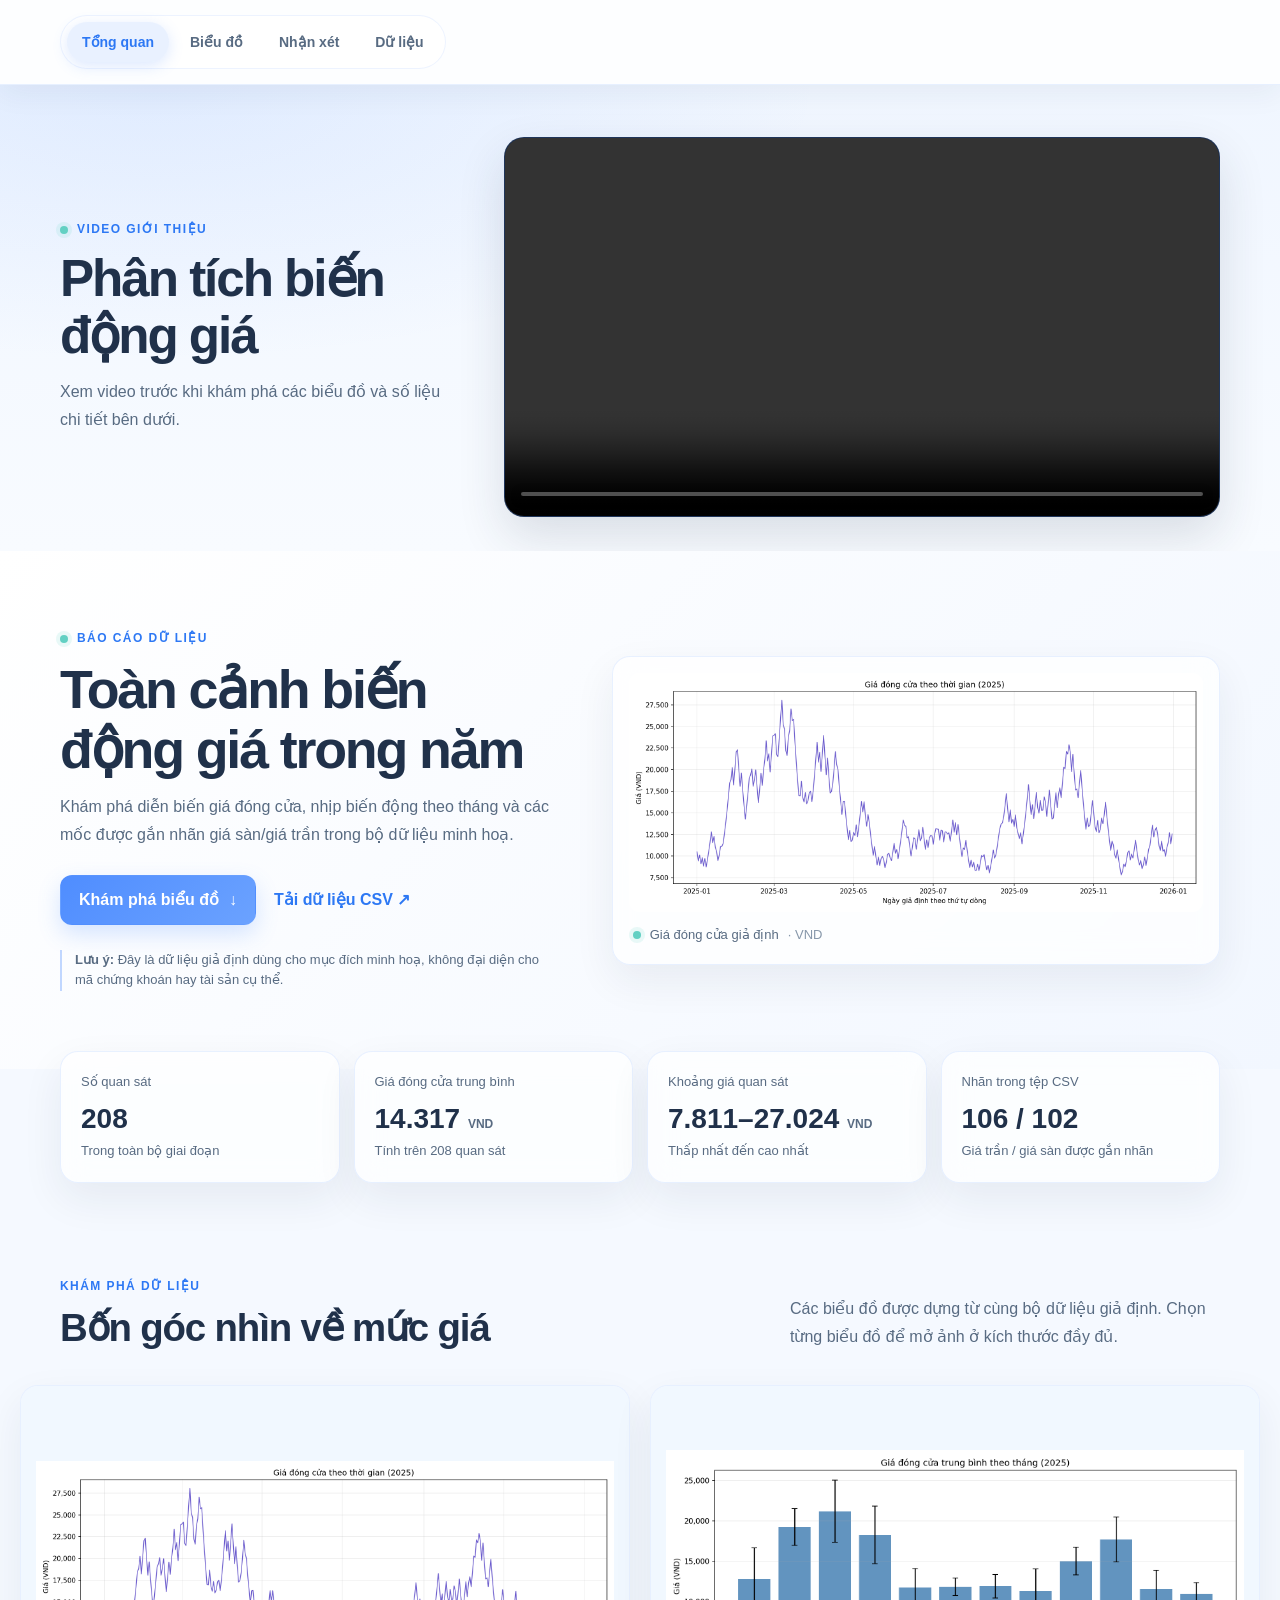
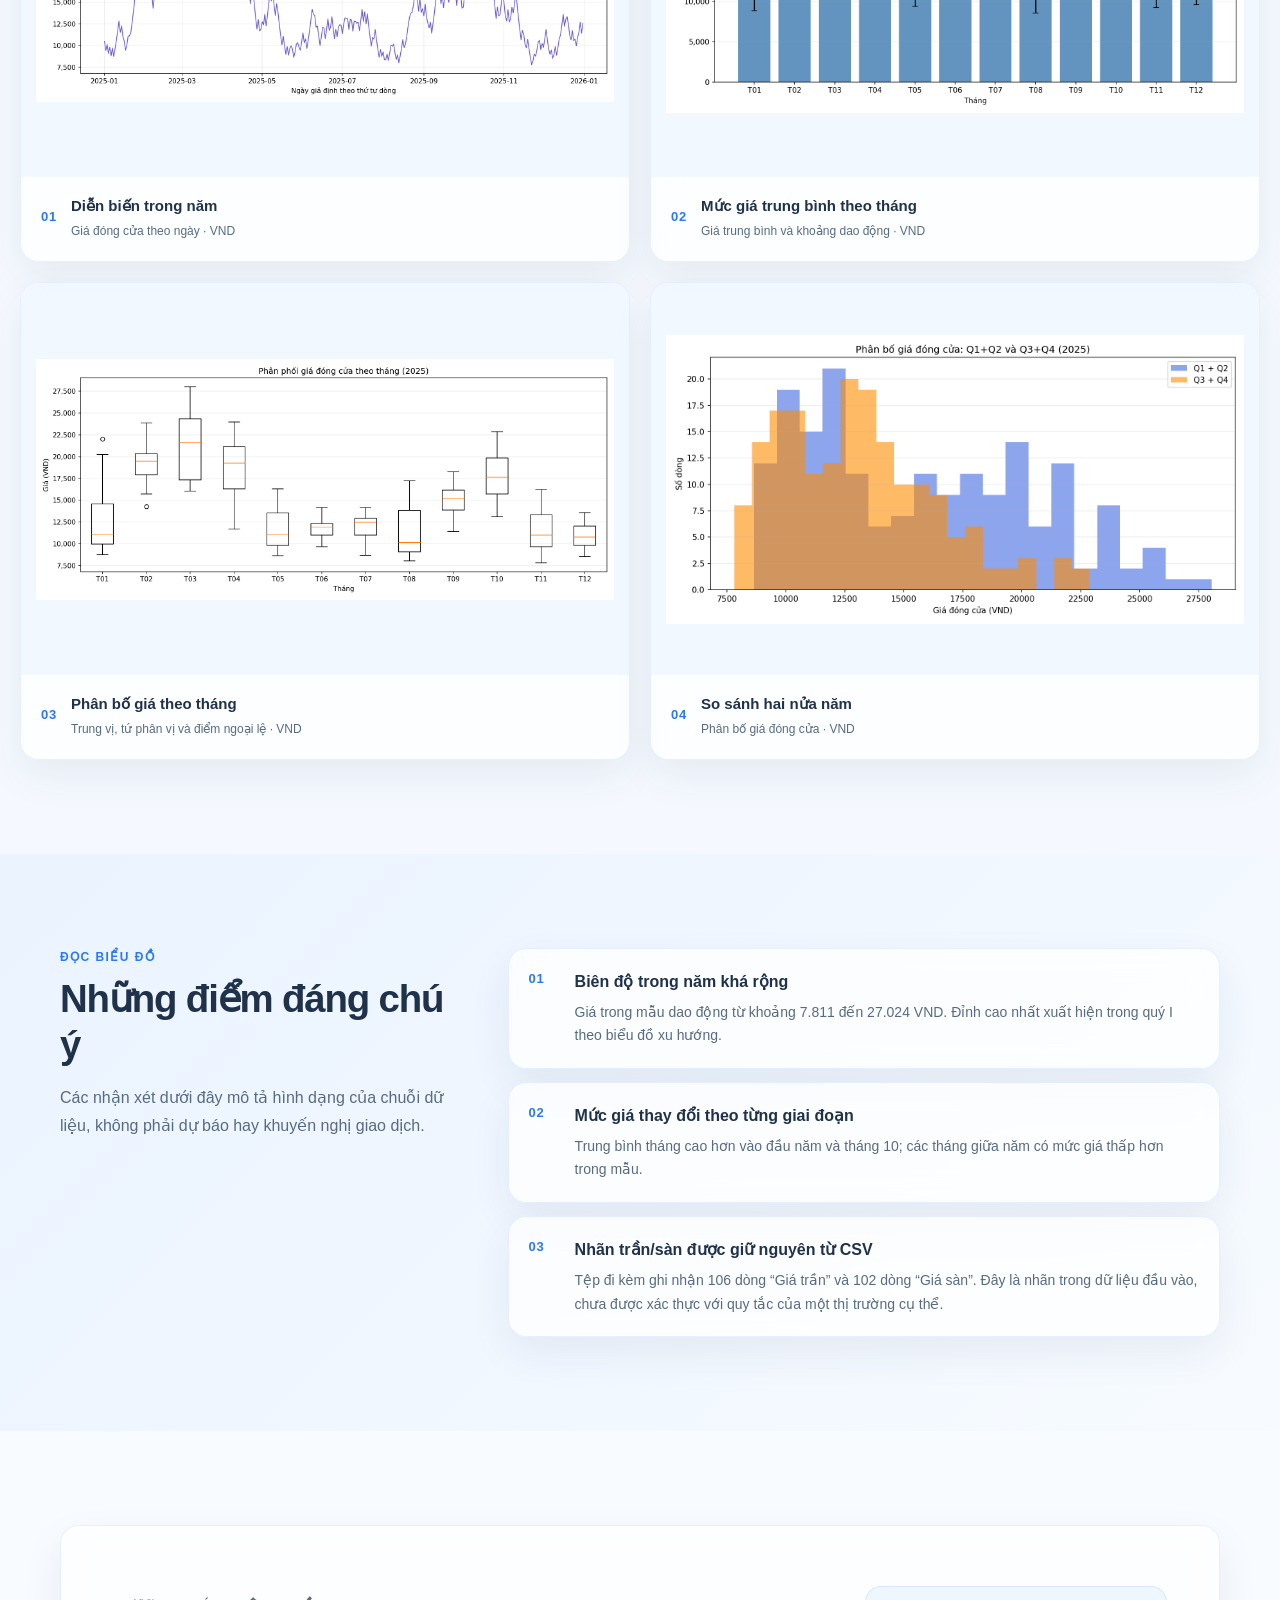
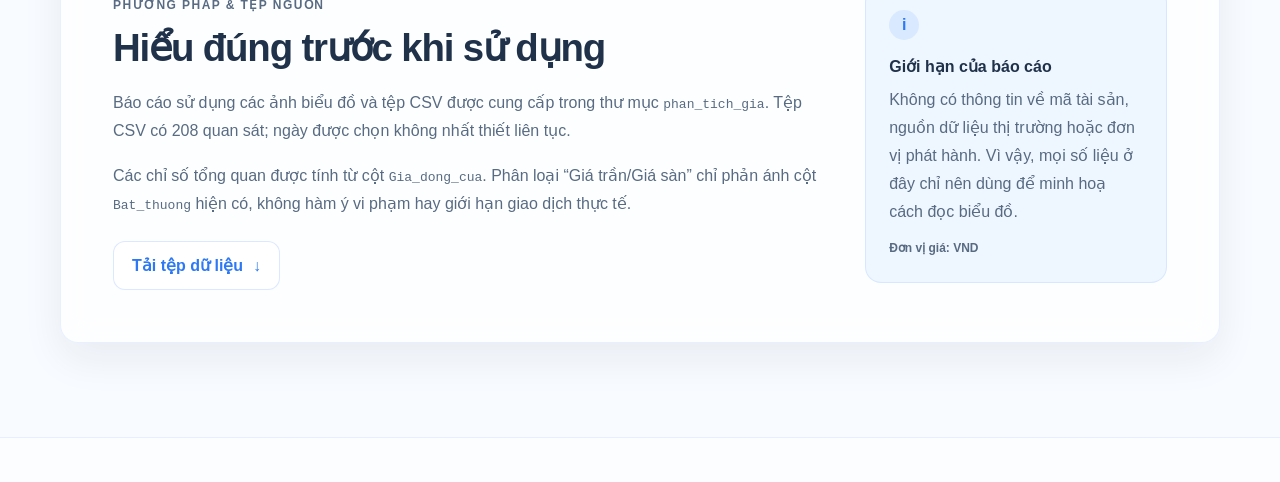
==== commit 019f9f40: "Update website and analysis outputs Co-authored-by: Copilot <223556219+Copilot@users.noreply.github." ====
--- a/index.html
+++ b/index.html
@@ -14,10 +14,6 @@
 
     <header class="site-header" id="top">
         <nav class="nav-container" aria-label="Điều hướng chính">
-            <a class="brand" href="#top" aria-label="Bản đồ giá - về đầu trang">
-                <span class="brand-mark" aria-hidden="true">↗</span>
-                <span>Bản đồ giá</span>
-            </a>
             <button class="menu-toggle" type="button" aria-label="Mở menu" aria-expanded="false" aria-controls="navMenu">
                 <span></span><span></span><span></span>
             </button>
@@ -166,12 +162,7 @@
     </main>
 
     <footer class="site-footer">
-        <div class="footer-inner">
-            <a class="brand footer-brand" href="#top"><span class="brand-mark" aria-hidden="true">↗</span><span>Bản đồ giá</span></a>
-            <p>Báo cáo trực quan dữ liệu giả định</p>
-            <a class="back-to-top" href="#top">Lên đầu trang ↑</a>
-        </div>
-        <p class="disclaimer">Thông tin chỉ phục vụ mục đích học tập và minh hoạ; không phải tư vấn tài chính hoặc khuyến nghị đầu tư.</p>
+        
     </footer>
 </body>
 </html>
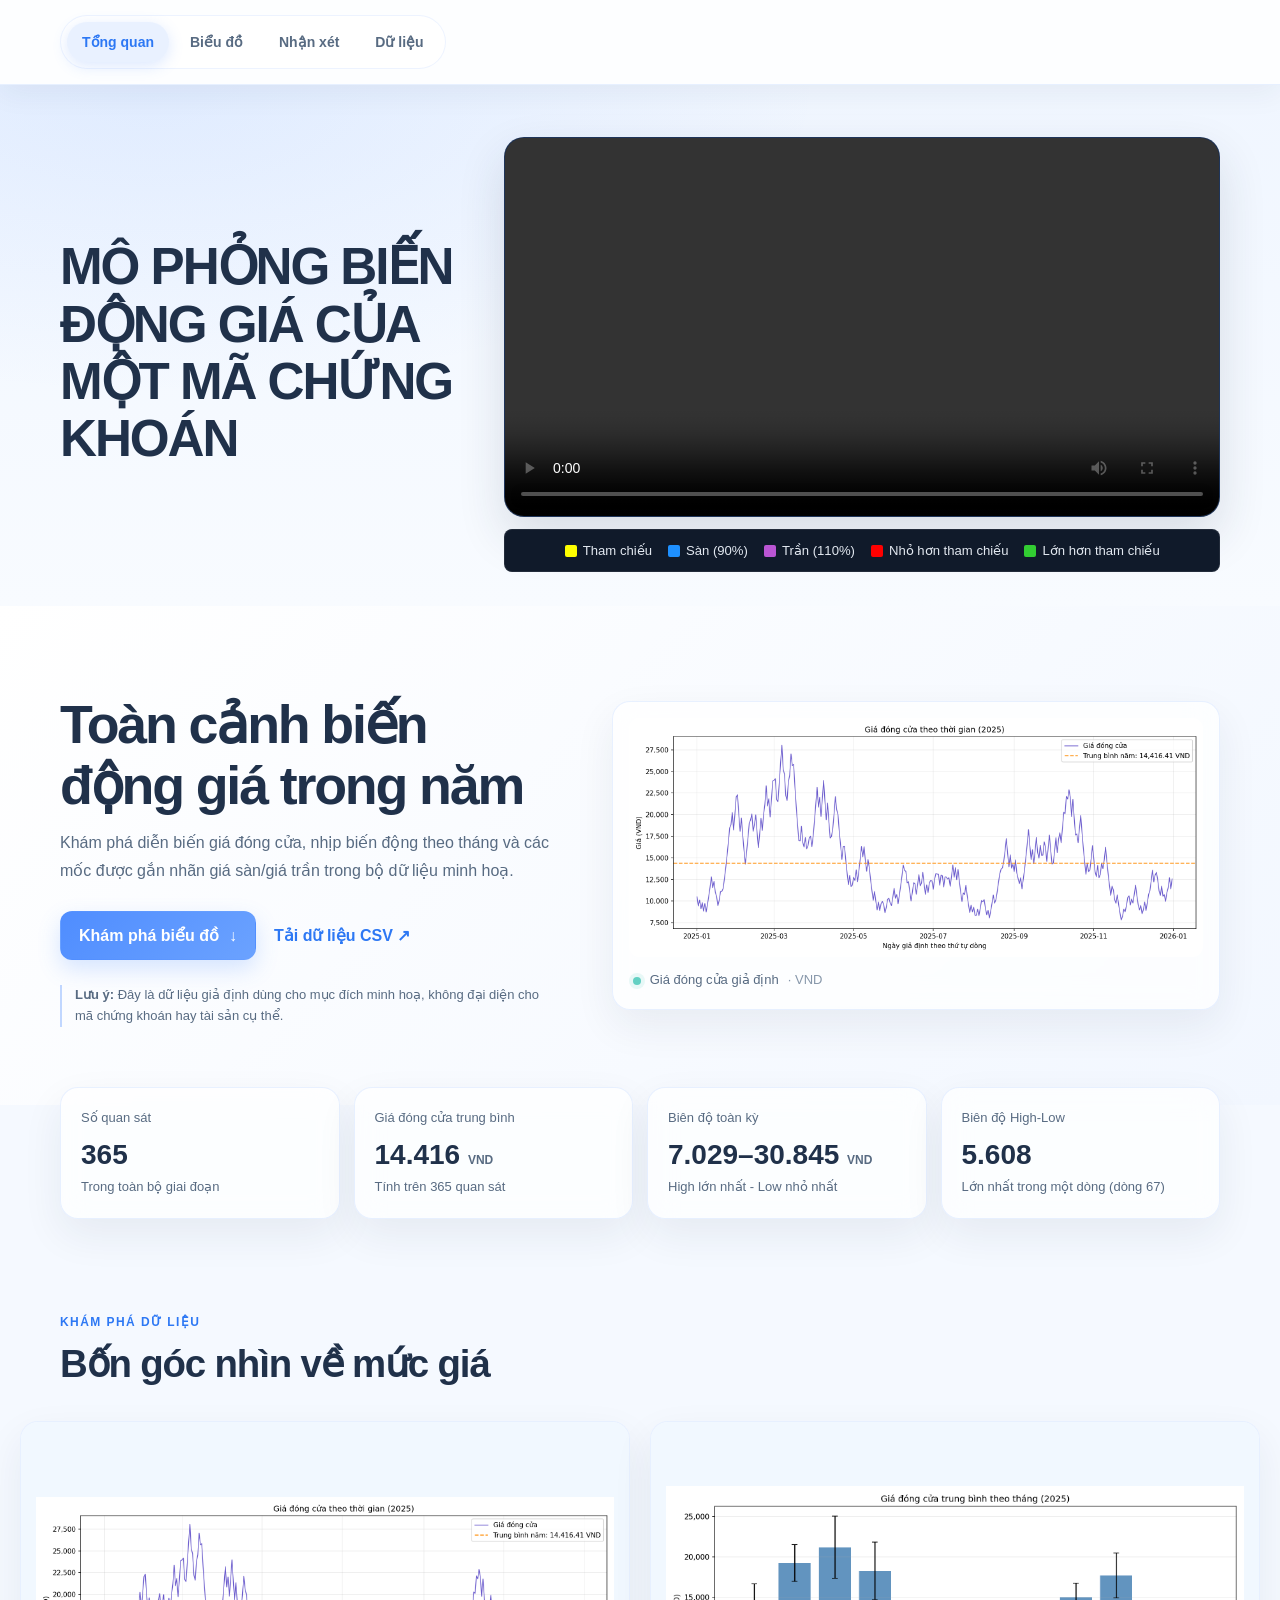
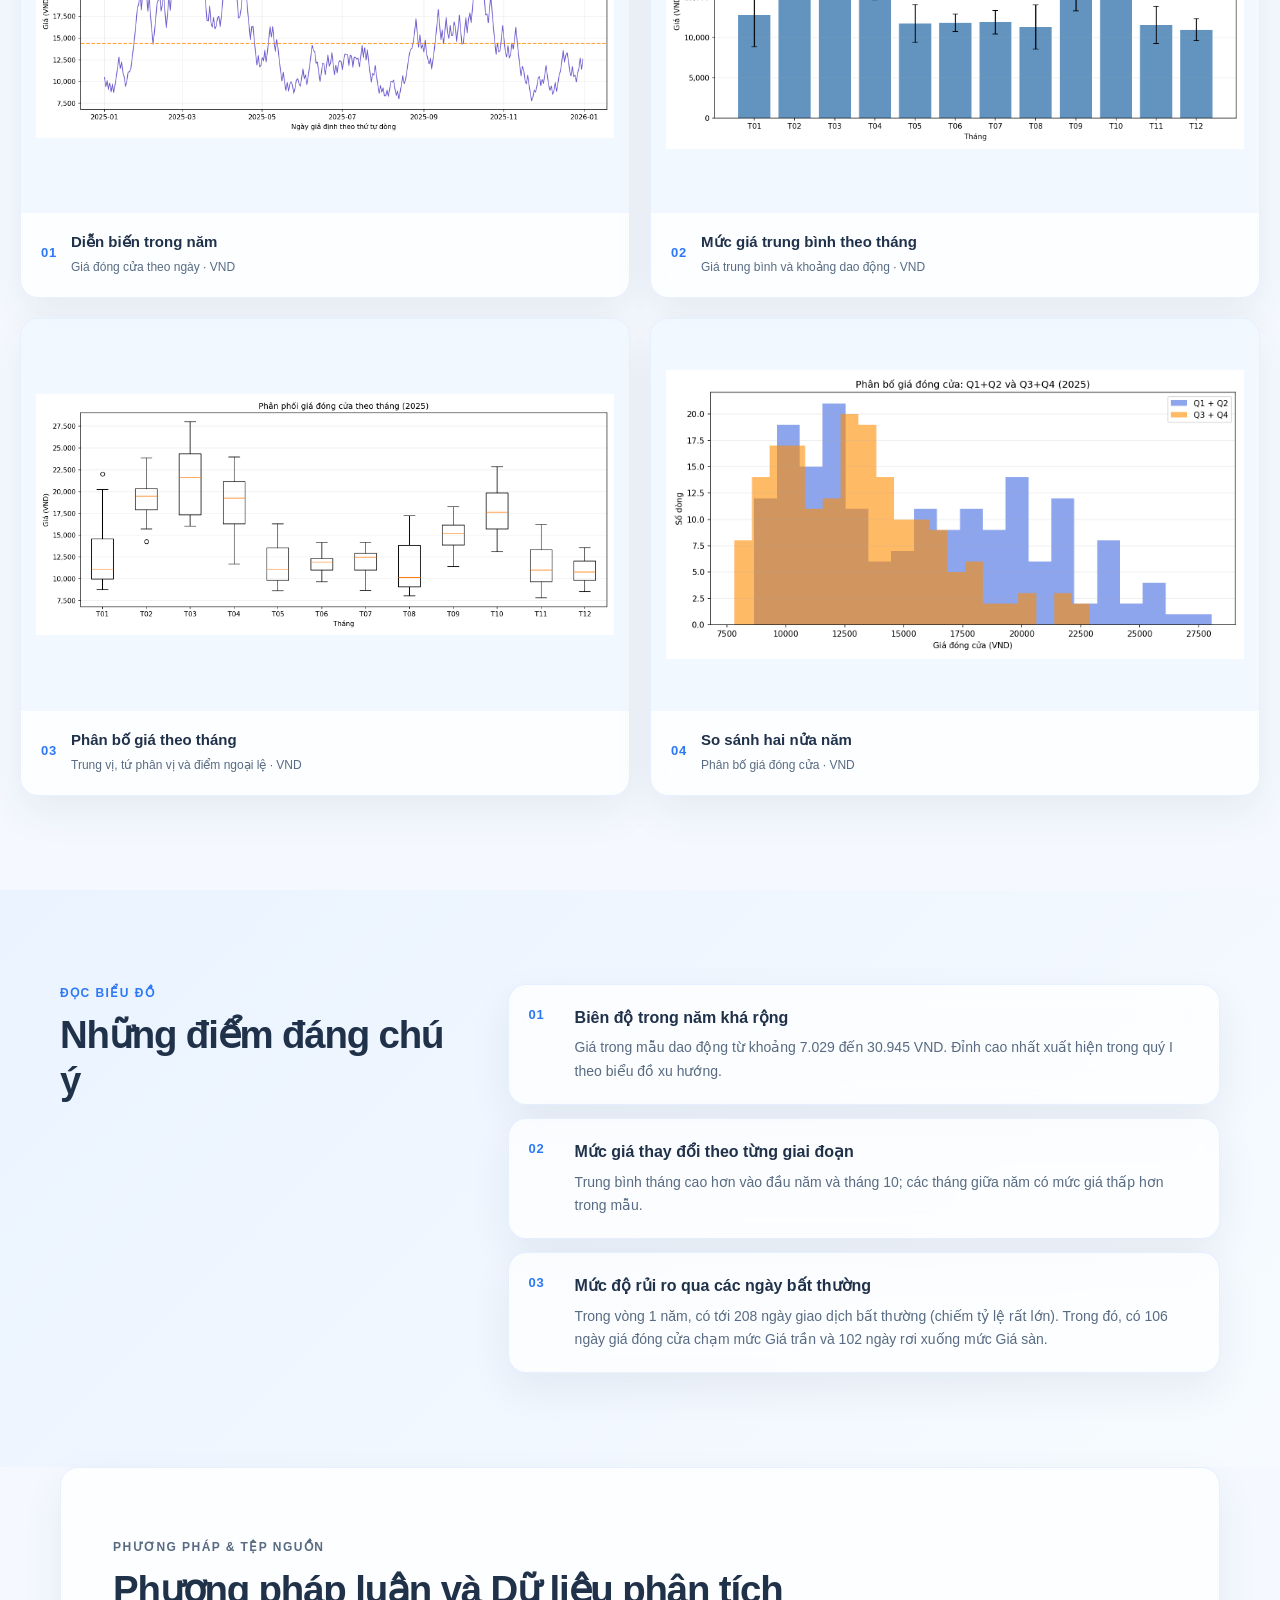
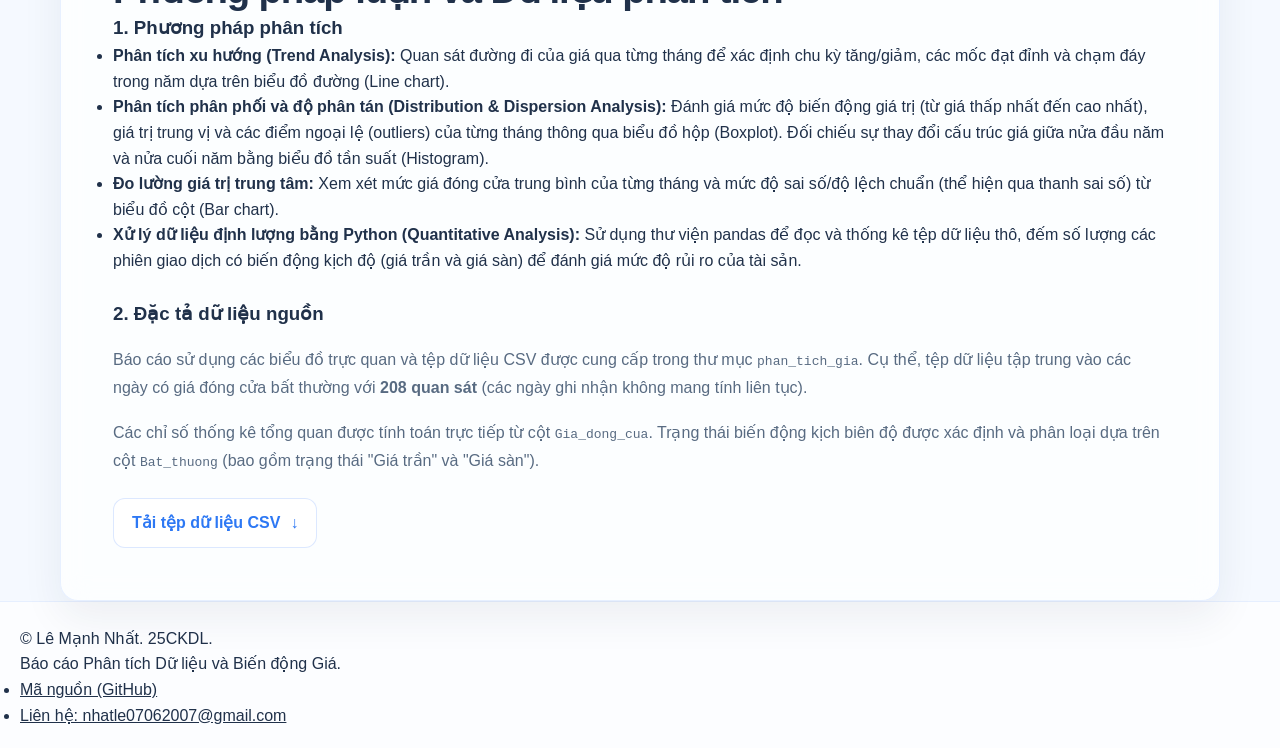
==== commit 0b8455e4: "Update annual price chart and report Co-authored-by: Copilot <223556219+Copilot@users.noreply.github" ====
--- a/index.html
+++ b/index.html
@@ -10,7 +10,6 @@
     <script src="scripts.js" defer></script>
 </head>
 <body>
-    <a class="skip-link" href="#main">Đi đến nội dung chính</a>
 
     <header class="site-header" id="top">
         <nav class="nav-container" aria-label="Điều hướng chính">
@@ -28,22 +27,42 @@
 
     <main id="main">
         <section class="video-intro" aria-labelledby="video-title">
-            <div class="video-intro-inner">
-                <div class="video-heading">
-                    <p class="eyebrow"><span class="status-dot"></span> VIDEO GIỚI THIỆU</p>
-                    <h1 id="video-title">Phân tích biến động giá</h1>
-                    <p>Xem video trước khi khám phá các biểu đồ và số liệu chi tiết bên dưới.</p>
-                </div>
-                <video class="intro-video" controls playsinline preload="metadata" aria-label="Video giới thiệu phân tích biến động giá">
-                    <source src="dothi.mp4" type="video/mp4">
-                    Trình duyệt của bạn không hỗ trợ phát video. <a href="dothi.mp4">Tải video MP4</a>.
-                </video>
-            </div>
-        </section>
+    <div class="video-intro-inner">
+        <div class="video-heading">
+            <h1 id="video-title">MÔ PHỎNG BIẾN ĐỘNG GIÁ CỦA MỘT MÃ CHỨNG KHOÁN</h1> 
+        </div>
+
+        <!-- Cột bên phải: Chứa Video VÀ Khung chú thích nằm ngay dưới nó -->
+        <div class="video-wrapper-container" style="display: flex; flex-direction: column;">
+            <video class="intro-video" controls playsinline preload="metadata" aria-label="Video giới thiệu phân tích biến động giá">
+                <source src="dothi.mp4" type="video/mp4">
+                Trình duyệt của bạn không hỗ trợ phát video. <a href="dothi.mp4">Tải video MP4</a>.
+            </video>
+
+            <!-- Đặt khung chú thích ở đây để nó nằm gọn gàng ngay dưới video bên cột phải -->
+            <div style="display: flex; flex-wrap: wrap; justify-content: center; align-items: center; gap: 10px 16px; margin-top: 12px; padding: 10px 15px; background-color: #101a2a; border: 1px solid rgba(255, 255, 255, 0.08); border-radius: 8px; width: 100%; box-sizing: border-box;">
+                <span style="display: inline-flex; align-items: center; gap: 6px; font-size: 0.82rem; color: #e2e8f0; white-space: nowrap;">
+                    <span style="width: 12px; height: 12px; background: yellow; border-radius: 2px; display: inline-block;"></span> Tham chiếu
+                </span>
+                <span style="display: inline-flex; align-items: center; gap: 6px; font-size: 0.82rem; color: #e2e8f0; white-space: nowrap;">
+                    <span style="width: 12px; height: 12px; background: dodgerblue; border-radius: 2px; display: inline-block;"></span> Sàn (90%)
+                </span>
+                <span style="display: inline-flex; align-items: center; gap: 6px; font-size: 0.82rem; color: #e2e8f0; white-space: nowrap;">
+                    <span style="width: 12px; height: 12px; background: mediumorchid; border-radius: 2px; display: inline-block;"></span> Trần (110%)
+                </span>
+                <span style="display: inline-flex; align-items: center; gap: 6px; font-size: 0.82rem; color: #e2e8f0; white-space: nowrap;">
+                    <span style="width: 12px; height: 12px; background: red; border-radius: 2px; display: inline-block;"></span> Nhỏ hơn tham chiếu
+                </span>
+                <span style="display: inline-flex; align-items: center; gap: 6px; font-size: 0.82rem; color: #e2e8f0; white-space: nowrap;">
+                    <span style="width: 12px; height: 12px; background: limegreen; border-radius: 2px; display: inline-block;"></span> Lớn hơn tham chiếu
+                </span>
+            </div>
+        </div>
+    </div>
+</section>
 
         <section class="hero section-anchor" id="tong-quan" aria-labelledby="hero-title">
             <div class="hero-copy">
-                <p class="eyebrow"><span class="status-dot"></span> BÁO CÁO DỮ LIỆU</p>
                 <h1 id="hero-title">Toàn cảnh biến động giá trong năm</h1>
                 <p class="hero-description">Khám phá diễn biến giá đóng cửa, nhịp biến động theo tháng và các mốc được gắn nhãn giá sàn/giá trần trong bộ dữ liệu minh hoạ.</p>
                 <div class="hero-actions">
@@ -61,23 +80,23 @@
         <section class="metrics section-anchor" aria-label="Các chỉ số tổng quan">
             <article class="metric-card">
                 <span class="metric-label">Số quan sát</span>
-                <strong class="metric-value">208</strong>
+                <strong class="metric-value">365</strong>
                 <span class="metric-note">Trong toàn bộ giai đoạn</span>
             </article>
             <article class="metric-card">
                 <span class="metric-label">Giá đóng cửa trung bình</span>
-                <strong class="metric-value">14.317 <small>VND</small></strong>
-                <span class="metric-note">Tính trên 208 quan sát</span>
-            </article>
-            <article class="metric-card">
-                <span class="metric-label">Khoảng giá quan sát</span>
-                <strong class="metric-value">7.811–27.024 <small>VND</small></strong>
-                <span class="metric-note">Thấp nhất đến cao nhất</span>
-            </article>
-            <article class="metric-card">
-                <span class="metric-label">Nhãn trong tệp CSV</span>
-                <strong class="metric-value">106 / 102</strong>
-                <span class="metric-note">Giá trần / giá sàn được gắn nhãn</span>
+                <strong class="metric-value">14.416 <small>VND</small></strong>
+                <span class="metric-note">Tính trên 365 quan sát</span>
+            </article>
+            <article class="metric-card">
+                <span class="metric-label">Biên độ toàn kỳ</span>
+                <strong class="metric-value">7.029–30.845 <small>VND</small></strong>
+                <span class="metric-note">High lớn nhất - Low nhỏ nhất</span>
+            </article>
+            <article class="metric-card">
+                <span class="metric-label">Biên độ High-Low</span>
+                <strong class="metric-value">5.608</strong>
+                <span class="metric-note">Lớn nhất trong một dòng (dòng 67)</span>
             </article>
         </section>
 
@@ -87,7 +106,6 @@
                     <p class="eyebrow">KHÁM PHÁ DỮ LIỆU</p>
                     <h2 id="charts-title">Bốn góc nhìn về mức giá</h2>
                 </div>
-                <p class="section-intro">Các biểu đồ được dựng từ cùng bộ dữ liệu giả định. Chọn từng biểu đồ để mở ảnh ở kích thước đầy đủ.</p>
             </div>
 
             <div class="chart-grid">
@@ -123,12 +141,11 @@
                 <div class="insights-heading">
                     <p class="eyebrow">ĐỌC BIỂU ĐỒ</p>
                     <h2 id="insights-title">Những điểm đáng chú ý</h2>
-                    <p>Các nhận xét dưới đây mô tả hình dạng của chuỗi dữ liệu, không phải dự báo hay khuyến nghị giao dịch.</p>
                 </div>
                 <div class="insight-list">
                     <article class="insight-item">
                         <span class="insight-number">01</span>
-                        <div><h3>Biên độ trong năm khá rộng</h3><p>Giá trong mẫu dao động từ khoảng 7.811 đến 27.024 VND. Đỉnh cao nhất xuất hiện trong quý I theo biểu đồ xu hướng.</p></div>
+                        <div><h3>Biên độ trong năm khá rộng</h3><p>Giá trong mẫu dao động từ khoảng 7.029 đến 30.945 VND. Đỉnh cao nhất xuất hiện trong quý I theo biểu đồ xu hướng.</p></div>
                     </article>
                     <article class="insight-item">
                         <span class="insight-number">02</span>
@@ -136,33 +153,57 @@
                     </article>
                     <article class="insight-item">
                         <span class="insight-number">03</span>
-                        <div><h3>Nhãn trần/sàn được giữ nguyên từ CSV</h3><p>Tệp đi kèm ghi nhận 106 dòng “Giá trần” và 102 dòng “Giá sàn”. Đây là nhãn trong dữ liệu đầu vào, chưa được xác thực với quy tắc của một thị trường cụ thể.</p></div>
+                        <div><h3>Mức độ rủi ro qua các ngày bất thường</h3><p>Trong vòng 1 năm, có tới 208 ngày giao dịch bất thường (chiếm tỷ lệ rất lớn). Trong đó, có 106 ngày giá đóng cửa chạm mức Giá trần và 102 ngày rơi xuống mức Giá sàn.</p></div>
                     </article>
                 </div>
             </div>
         </section>
 
-        <section class="method-section section-anchor" id="du-lieu" aria-labelledby="data-title">
-            <div class="method-card">
-                <div class="method-copy">
-                    <p class="eyebrow">PHƯƠNG PHÁP & TỆP NGUỒN</p>
-                    <h2 id="data-title">Hiểu đúng trước khi sử dụng</h2>
-                    <p>Báo cáo sử dụng các ảnh biểu đồ và tệp CSV được cung cấp trong thư mục <code>phan_tich_gia</code>. Tệp CSV có 208 quan sát; ngày được chọn không nhất thiết liên tục.</p>
-                    <p>Các chỉ số tổng quan được tính từ cột <code>Gia_dong_cua</code>. Phân loại “Giá trần/Giá sàn” chỉ phản ánh cột <code>Bat_thuong</code> hiện có, không hàm ý vi phạm hay giới hạn giao dịch thực tế.</p>
-                    <a class="button button-secondary" href="phan_tich_gia/ngay_bat_thuong.csv" download>Tải tệp dữ liệu <span aria-hidden="true">↓</span></a>
-                </div>
-                <aside class="method-note">
-                    <span class="note-icon" aria-hidden="true">i</span>
-                    <h3>Giới hạn của báo cáo</h3>
-                    <p>Không có thông tin về mã tài sản, nguồn dữ liệu thị trường hoặc đơn vị phát hành. Vì vậy, mọi số liệu ở đây chỉ nên dùng để minh hoạ cách đọc biểu đồ.</p>
-                    <p class="updated-note">Đơn vị giá: VND</p>
-                </aside>
-            </div>
-        </section>
+        <section class="section-anchor" id="du-lieu" aria-labelledby="data-title">
+    <!-- Thêm style="display: block;" để phá vỡ bố cục chia cột mặc định -->
+    <div class="method-card" style="display: block;">
+        <!-- Thêm max-width: 100% để phần chữ dàn đều sang phải -->
+        <div class="method-copy" style="max-width: 100%;">
+            <p class="eyebrow">PHƯƠNG PHÁP & TỆP NGUỒN</p>
+            <h2 id="data-title">Phương pháp luận và Dữ liệu phân tích</h2>
+            
+            <h3>1. Phương pháp phân tích</h3>
+            <ul>
+                <li><strong>Phân tích xu hướng (Trend Analysis):</strong> Quan sát đường đi của giá qua từng tháng để xác định chu kỳ tăng/giảm, các mốc đạt đỉnh và chạm đáy trong năm dựa trên biểu đồ đường (Line chart).</li>
+                <li><strong>Phân tích phân phối và độ phân tán (Distribution &amp; Dispersion Analysis):</strong> Đánh giá mức độ biến động giá trị (từ giá thấp nhất đến cao nhất), giá trị trung vị và các điểm ngoại lệ (outliers) của từng tháng thông qua biểu đồ hộp (Boxplot). Đối chiếu sự thay đổi cấu trúc giá giữa nửa đầu năm và nửa cuối năm bằng biểu đồ tần suất (Histogram).</li>
+                <li><strong>Đo lường giá trị trung tâm:</strong> Xem xét mức giá đóng cửa trung bình của từng tháng và mức độ sai số/độ lệch chuẩn (thể hiện qua thanh sai số) từ biểu đồ cột (Bar chart).</li>
+                <li><strong>Xử lý dữ liệu định lượng bằng Python (Quantitative Analysis):</strong> Sử dụng thư viện pandas để đọc và thống kê tệp dữ liệu thô, đếm số lượng các phiên giao dịch có biến động kịch độ (giá trần và giá sàn) để đánh giá mức độ rủi ro của tài sản.</li>
+            </ul>
+
+            <br>
+
+            <h3>2. Đặc tả dữ liệu nguồn</h3>
+            <p>Báo cáo sử dụng các biểu đồ trực quan và tệp dữ liệu CSV được cung cấp trong thư mục <code>phan_tich_gia</code>. Cụ thể, tệp dữ liệu tập trung vào các ngày có giá đóng cửa bất thường với <strong>208 quan sát</strong> (các ngày ghi nhận không mang tính liên tục).</p>
+            <p>Các chỉ số thống kê tổng quan được tính toán trực tiếp từ cột <code>Gia_dong_cua</code>. Trạng thái biến động kịch biên độ được xác định và phân loại dựa trên cột <code>Bat_thuong</code> (bao gồm trạng thái "Giá trần" và "Giá sàn").</p>
+            
+            <a class="button button-secondary" href="phan_tich_gia/ngay_bat_thuong.csv" download>
+                Tải tệp dữ liệu CSV <span aria-hidden="true">↓</span>
+            </a>
+        </div>
+    </div>
+</section>
     </main>
-
-    <footer class="site-footer">
+<footer class="site-footer">
+    <div class="footer-container">
+        <div class="footer-info">
+            <p>&copy; Lê Mạnh Nhất. 25CKDL.</p>
+            <p>Báo cáo Phân tích Dữ liệu và Biến động Giá.</p>
+        </div>
         
-    </footer>
+        <div class="footer-links">
+            <ul>
+                <li><a href="https://github.com/nhatle07062007-cmyk" target="_blank" rel="noopener noreferrer">Mã nguồn (GitHub)</a></li>
+                <li><a href="mailto:nhatle07062007@gmail.com">Liên hệ: nhatle07062007@gmail.com</a></li>
+            </ul>
+        </div>
+        
+
+    </div>
+</footer>
 </body>
 </html>
--- a/style.css
+++ b/style.css
@@ -2275,4 +2275,36 @@
         width: 100%;
         text-align: center;
     }
+}
+/* Chú thích nằm ngang, đồng bộ màu nền với web và căn giữa theo video */
+.price-legend-inline {
+    display: flex;
+    flex-wrap: wrap;
+    align-items: center;
+    justify-content: center; /* Căn giữa các mục chú thích */
+    gap: 0.75rem 1.25rem;
+    margin-top: 1rem;
+    padding: 0.75rem 1rem;
+    background-color: rgba(16, 26, 42, 0.65); /* Đồng bộ với --theme-color (#101a2a) của web */
+    border: 1px solid rgba(255, 255, 255, 0.06);
+    border-radius: 8px;
+    font-size: 0.82rem;
+    color: #e2e8f0;
+    width: 100%;
+    box-sizing: border-box;
+}
+
+.legend-item {
+    display: inline-flex;
+    align-items: center;
+    gap: 6px;
+    white-space: nowrap; /* Giữ tên chú thích trên cùng 1 dòng cho gọn */
+}
+
+.legend-color-box {
+    width: 12px;
+    height: 12px;
+    border-radius: 2px;
+    flex-shrink: 0;
+    display: inline-block;
 }
